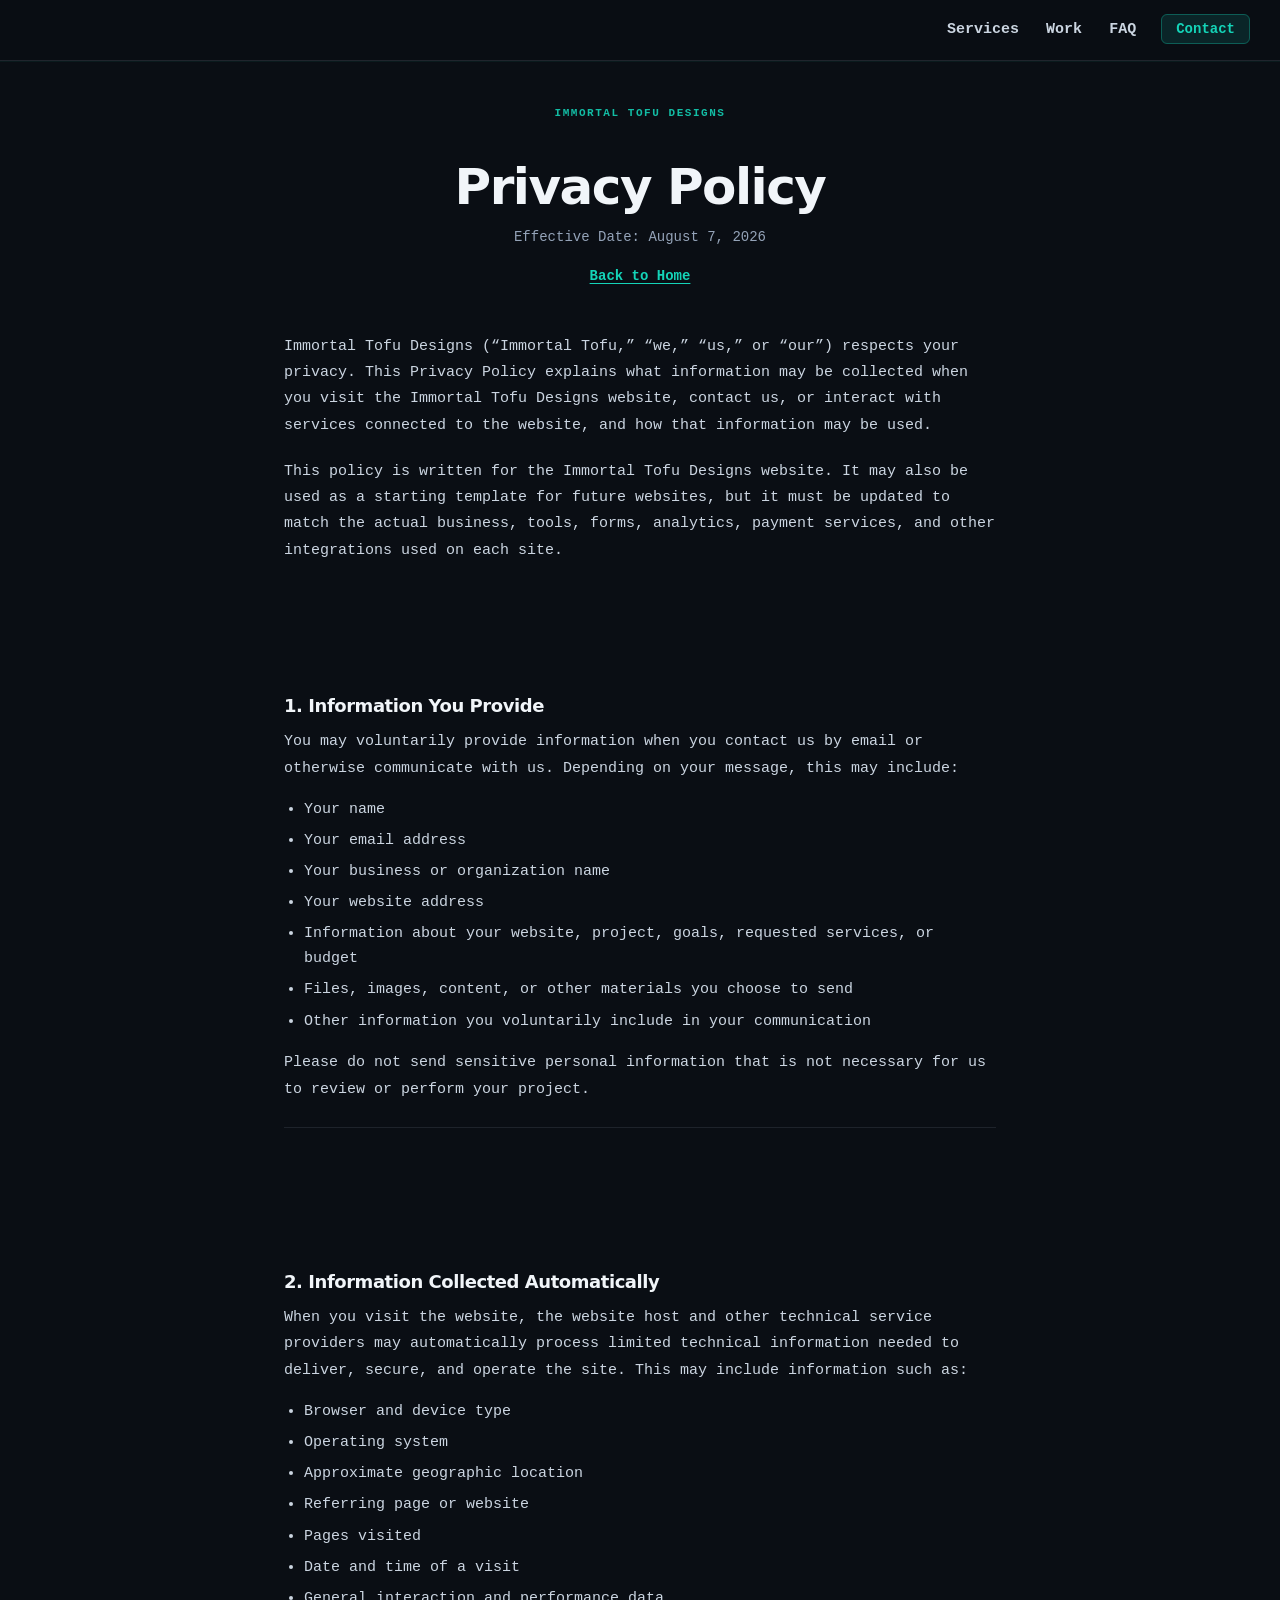
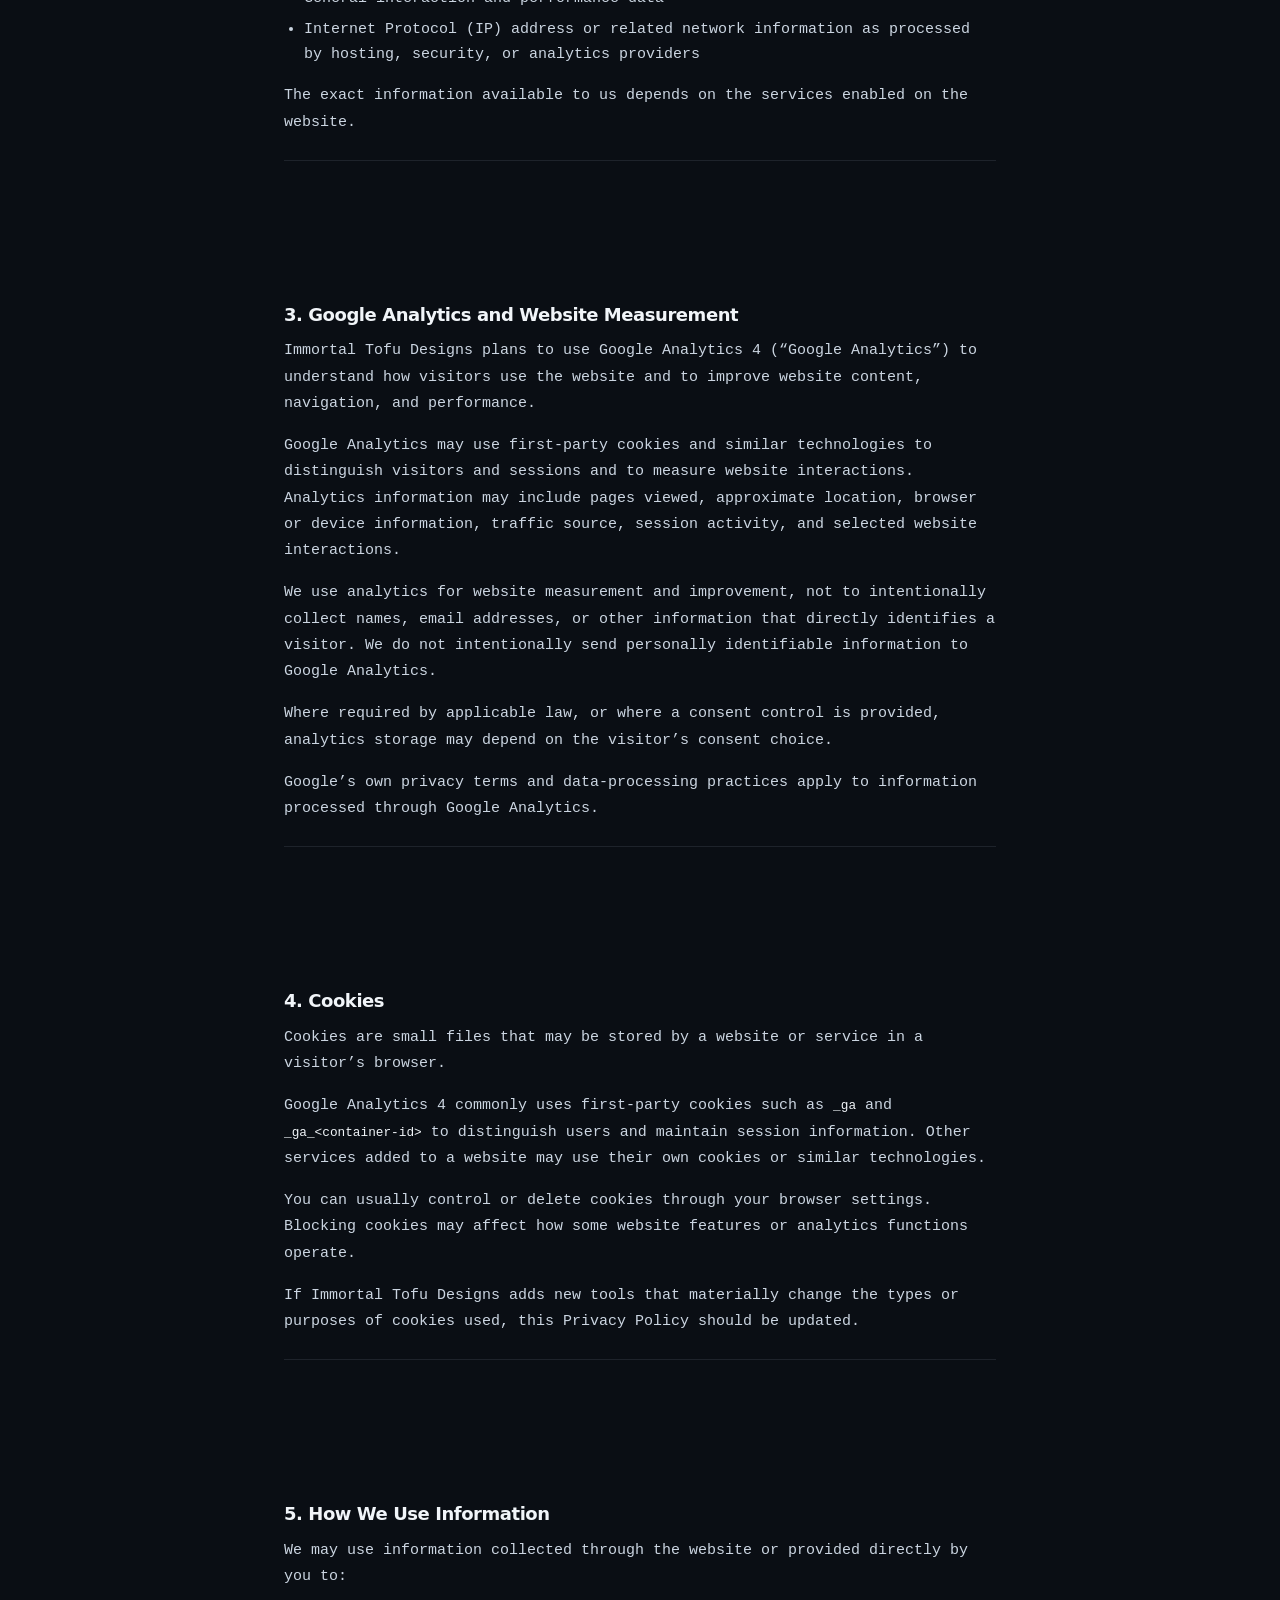
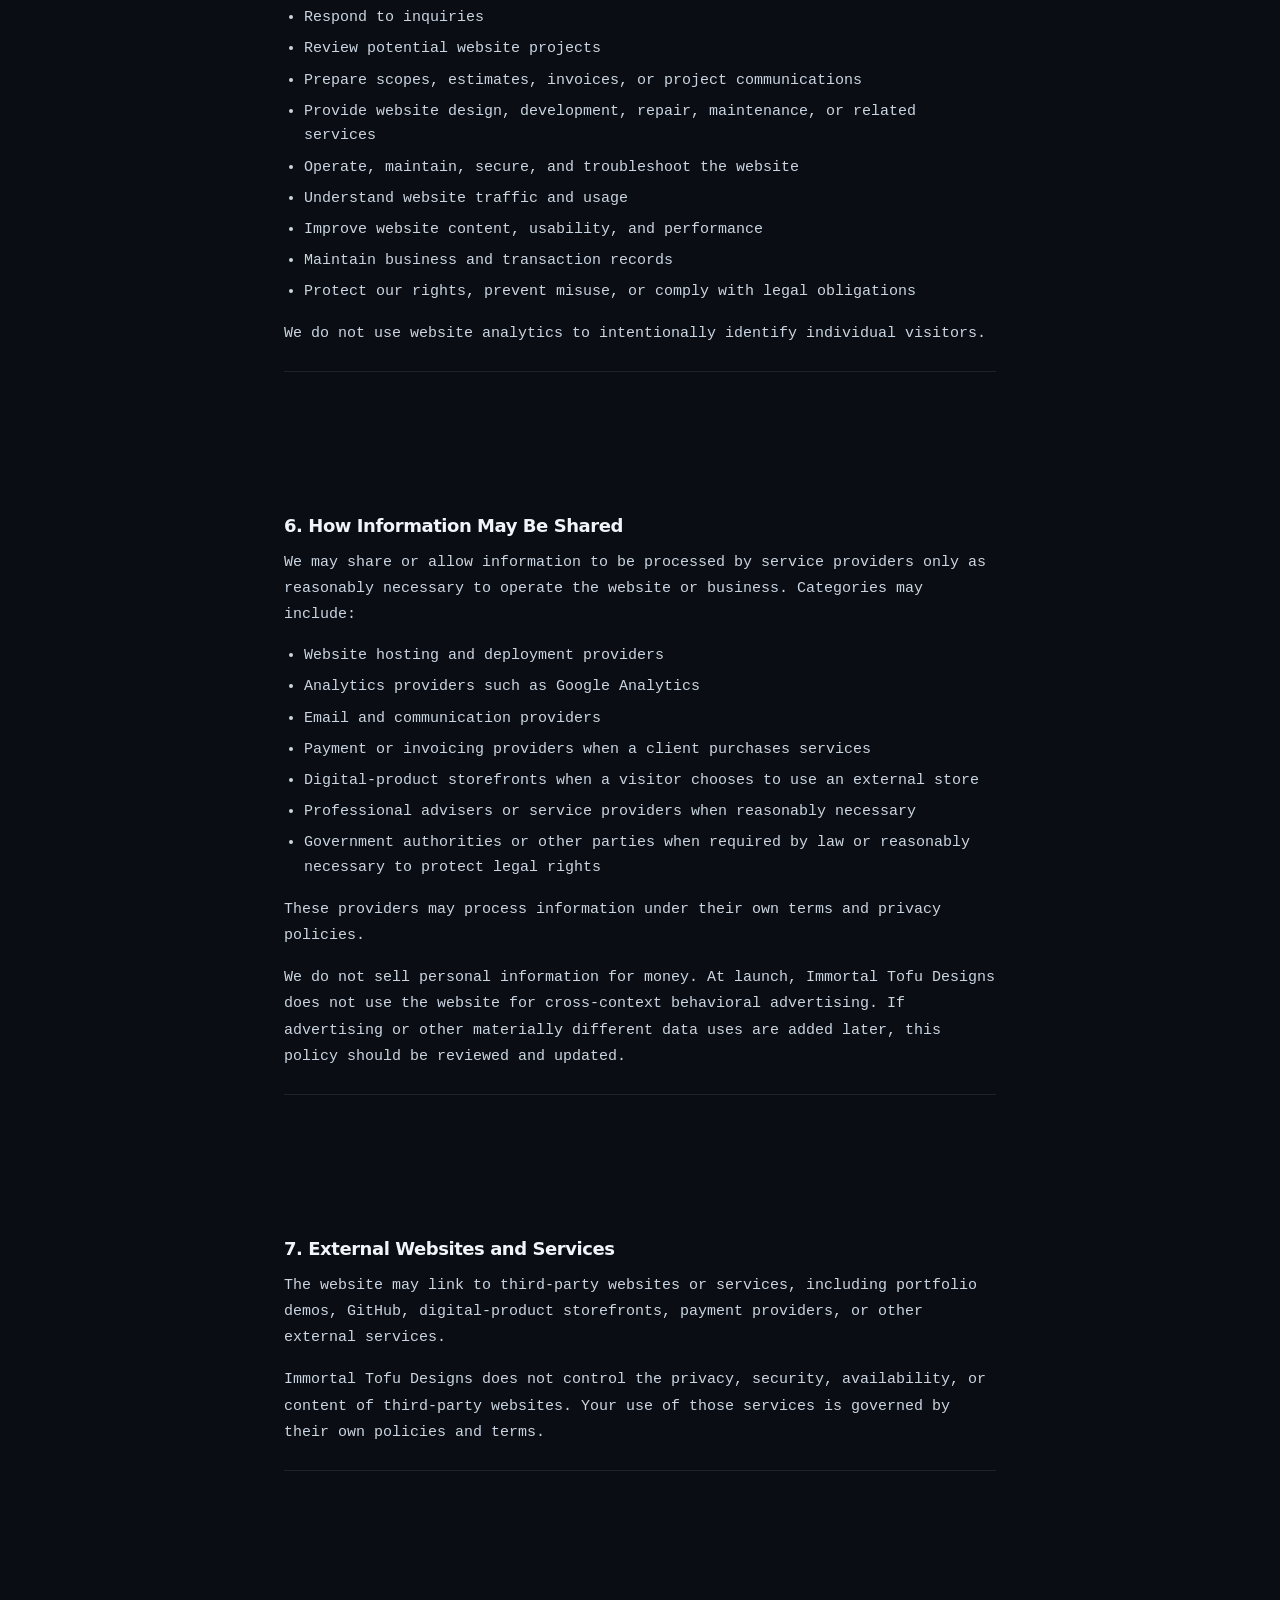
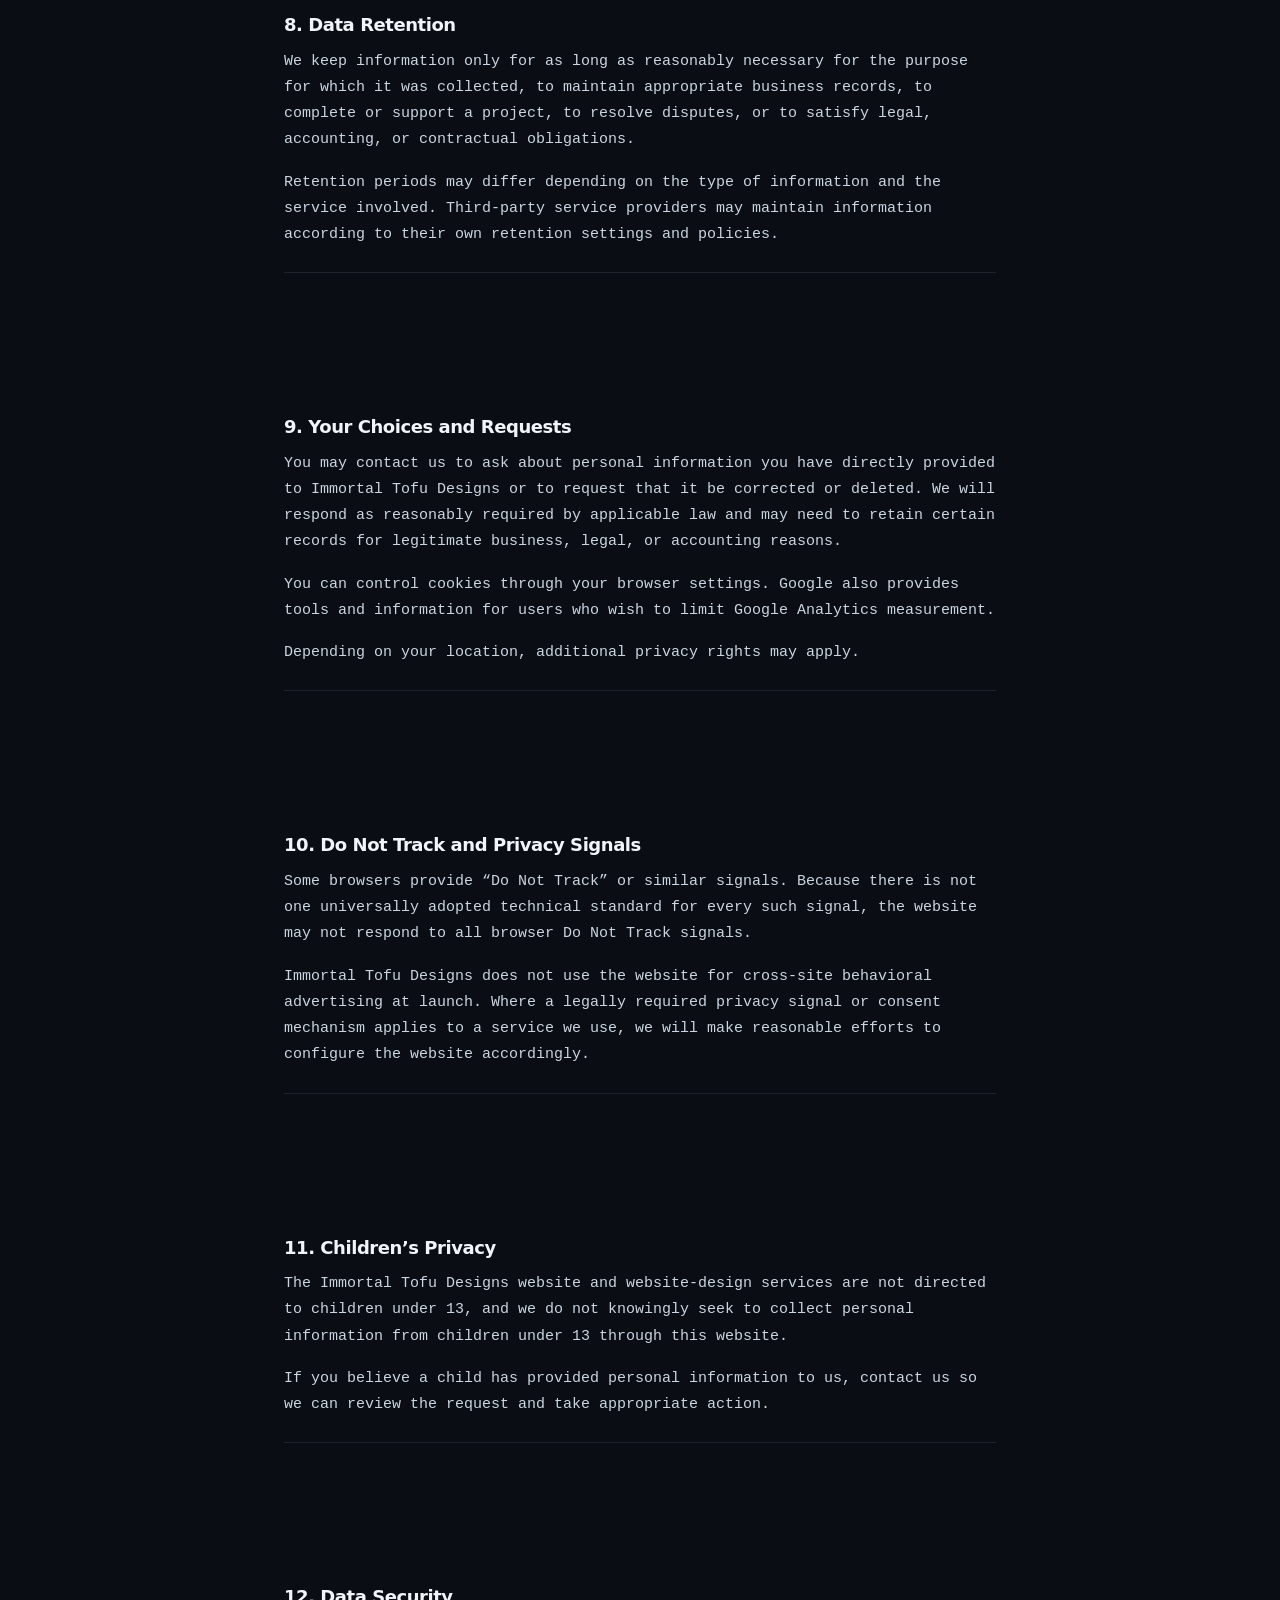
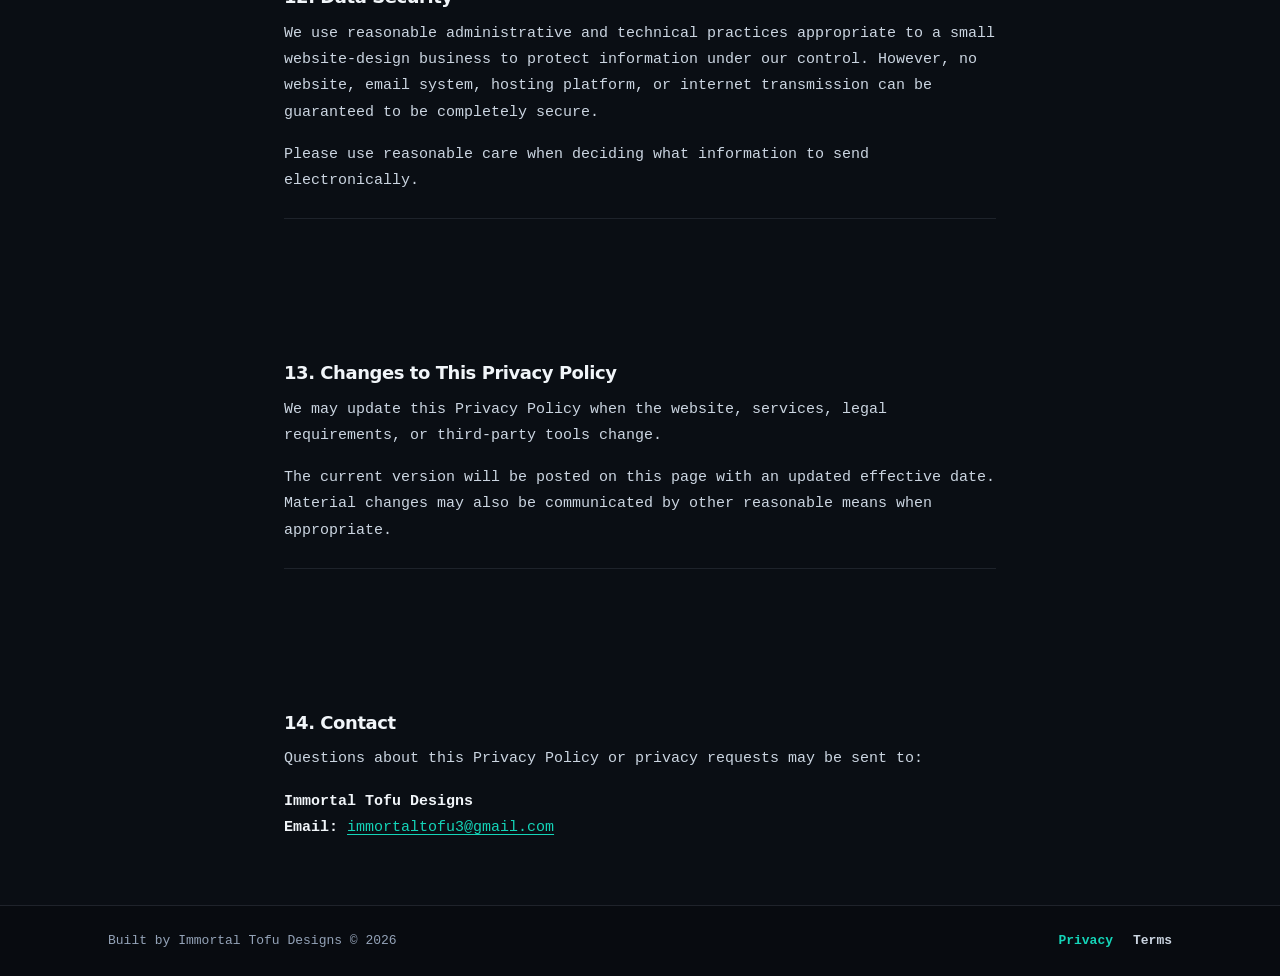
==== privacy.html @ d2a2f012 "Add legal pages and launch readiness updates" ====
<!doctype html>
<html lang="en">
  <head>
    <meta charset="UTF-8">
    <meta name="viewport" content="width=device-width, initial-scale=1.0">
    <link rel="stylesheet" href="./css/styles.css">
    <link rel="icon" type="image/png" href="./assets/immortalTofuLogo.png">
    <title>Privacy Policy | Immortal Tofu Designs</title>
    <meta
      name="description"
      content="Privacy Policy for the Immortal Tofu Designs website, including contact information, cookies, and planned Google Analytics use."
    >
    <link rel="canonical" href="https://immortaltofu-designs.netlify.app/privacy.html">
    <meta property="og:title" content="Privacy Policy | Immortal Tofu Designs">
    <meta
      property="og:description"
      content="Privacy Policy for the Immortal Tofu Designs website."
    >
    <meta property="og:type" content="website">
    <meta property="og:url" content="https://immortaltofu-designs.netlify.app/privacy.html">
    <meta property="og:site_name" content="Immortal Tofu Designs">
  </head>
  <body>
    <nav id="site-nav" aria-label="Primary navigation">
      <div class="nav-inner container">
        <a class="nav-logo" href="./index.html#top" aria-label="Immortal Tofu Designs — back to home">
          <img src="./assets/immortalTofuLogo.png" alt="">
        </a>
        <ul class="nav-list">
          <li><a href="./index.html#services">Services</a></li>
          <li><a href="./index.html#work">Work</a></li>
          <li><a href="./index.html#faq">FAQ</a></li>
          <li><a class="nav-cta" href="./index.html#contact">Contact</a></li>
        </ul>
      </div>
    </nav>

    <main class="legal-page">
      <header class="legal-hero container">
        <p class="section-kicker">Immortal Tofu Designs</p>
        <h1>Privacy Policy</h1>
        <p class="legal-effective">Effective Date: August 7, 2026</p>
        <a href="./index.html" class="legal-back-link">Back to Home</a>
      </header>

      <div class="legal-content container">
        <p class="legal-intro">
          Immortal Tofu Designs (&ldquo;Immortal Tofu,&rdquo; &ldquo;we,&rdquo; &ldquo;us,&rdquo; or
          &ldquo;our&rdquo;) respects your privacy. This Privacy Policy explains what information may
          be collected when you visit the Immortal Tofu Designs website, contact us, or interact with
          services connected to the website, and how that information may be used.
        </p>
        <p class="legal-intro">
          This policy is written for the Immortal Tofu Designs website. It may also be used as a
          starting template for future websites, but it must be updated to match the actual business,
          tools, forms, analytics, payment services, and other integrations used on each site.
        </p>

        <section class="legal-section" aria-labelledby="privacy-1">
          <h2 id="privacy-1">1. Information You Provide</h2>
          <p>
            You may voluntarily provide information when you contact us by email or otherwise
            communicate with us. Depending on your message, this may include:
          </p>
          <ul>
            <li>Your name</li>
            <li>Your email address</li>
            <li>Your business or organization name</li>
            <li>Your website address</li>
            <li>Information about your website, project, goals, requested services, or budget</li>
            <li>Files, images, content, or other materials you choose to send</li>
            <li>Other information you voluntarily include in your communication</li>
          </ul>
          <p>
            Please do not send sensitive personal information that is not necessary for us to review
            or perform your project.
          </p>
        </section>

        <section class="legal-section" aria-labelledby="privacy-2">
          <h2 id="privacy-2">2. Information Collected Automatically</h2>
          <p>
            When you visit the website, the website host and other technical service providers may
            automatically process limited technical information needed to deliver, secure, and operate
            the site. This may include information such as:
          </p>
          <ul>
            <li>Browser and device type</li>
            <li>Operating system</li>
            <li>Approximate geographic location</li>
            <li>Referring page or website</li>
            <li>Pages visited</li>
            <li>Date and time of a visit</li>
            <li>General interaction and performance data</li>
            <li>
              Internet Protocol (IP) address or related network information as processed by hosting,
              security, or analytics providers
            </li>
          </ul>
          <p>The exact information available to us depends on the services enabled on the website.</p>
        </section>

        <!-- TODO Phase 4: Verify Analytics section wording against actual GA4 implementation before public launch. -->
        <section class="legal-section" aria-labelledby="privacy-3">
          <h2 id="privacy-3">3. Google Analytics and Website Measurement</h2>
          <p>
            Immortal Tofu Designs plans to use Google Analytics 4 (&ldquo;Google Analytics&rdquo;) to
            understand how visitors use the website and to improve website content, navigation, and
            performance.
          </p>
          <p>
            Google Analytics may use first-party cookies and similar technologies to distinguish
            visitors and sessions and to measure website interactions. Analytics information may
            include pages viewed, approximate location, browser or device information, traffic source,
            session activity, and selected website interactions.
          </p>
          <p>
            We use analytics for website measurement and improvement, not to intentionally collect
            names, email addresses, or other information that directly identifies a visitor. We do not
            intentionally send personally identifiable information to Google Analytics.
          </p>
          <p>
            Where required by applicable law, or where a consent control is provided, analytics
            storage may depend on the visitor&rsquo;s consent choice.
          </p>
          <p>
            Google&rsquo;s own privacy terms and data-processing practices apply to information
            processed through Google Analytics.
          </p>
        </section>

        <section class="legal-section" aria-labelledby="privacy-4">
          <h2 id="privacy-4">4. Cookies</h2>
          <p>
            Cookies are small files that may be stored by a website or service in a visitor&rsquo;s
            browser.
          </p>
          <p>
            Google Analytics 4 commonly uses first-party cookies such as <code>_ga</code> and
            <code>_ga_&lt;container-id&gt;</code> to distinguish users and maintain session
            information. Other services added to a website may use their own cookies or similar
            technologies.
          </p>
          <p>
            You can usually control or delete cookies through your browser settings. Blocking cookies
            may affect how some website features or analytics functions operate.
          </p>
          <p>
            If Immortal Tofu Designs adds new tools that materially change the types or purposes of
            cookies used, this Privacy Policy should be updated.
          </p>
        </section>

        <section class="legal-section" aria-labelledby="privacy-5">
          <h2 id="privacy-5">5. How We Use Information</h2>
          <p>We may use information collected through the website or provided directly by you to:</p>
          <ul>
            <li>Respond to inquiries</li>
            <li>Review potential website projects</li>
            <li>Prepare scopes, estimates, invoices, or project communications</li>
            <li>Provide website design, development, repair, maintenance, or related services</li>
            <li>Operate, maintain, secure, and troubleshoot the website</li>
            <li>Understand website traffic and usage</li>
            <li>Improve website content, usability, and performance</li>
            <li>Maintain business and transaction records</li>
            <li>Protect our rights, prevent misuse, or comply with legal obligations</li>
          </ul>
          <p>We do not use website analytics to intentionally identify individual visitors.</p>
        </section>

        <section class="legal-section" aria-labelledby="privacy-6">
          <h2 id="privacy-6">6. How Information May Be Shared</h2>
          <p>
            We may share or allow information to be processed by service providers only as reasonably
            necessary to operate the website or business. Categories may include:
          </p>
          <ul>
            <li>Website hosting and deployment providers</li>
            <li>Analytics providers such as Google Analytics</li>
            <li>Email and communication providers</li>
            <li>Payment or invoicing providers when a client purchases services</li>
            <li>Digital-product storefronts when a visitor chooses to use an external store</li>
            <li>Professional advisers or service providers when reasonably necessary</li>
            <li>
              Government authorities or other parties when required by law or reasonably necessary to
              protect legal rights
            </li>
          </ul>
          <p>These providers may process information under their own terms and privacy policies.</p>
          <p>
            We do not sell personal information for money. At launch, Immortal Tofu Designs does not
            use the website for cross-context behavioral advertising. If advertising or other
            materially different data uses are added later, this policy should be reviewed and updated.
          </p>
        </section>

        <section class="legal-section" aria-labelledby="privacy-7">
          <h2 id="privacy-7">7. External Websites and Services</h2>
          <p>
            The website may link to third-party websites or services, including portfolio demos,
            GitHub, digital-product storefronts, payment providers, or other external services.
          </p>
          <p>
            Immortal Tofu Designs does not control the privacy, security, availability, or content of
            third-party websites. Your use of those services is governed by their own policies and
            terms.
          </p>
        </section>

        <section class="legal-section" aria-labelledby="privacy-8">
          <h2 id="privacy-8">8. Data Retention</h2>
          <p>
            We keep information only for as long as reasonably necessary for the purpose for which it
            was collected, to maintain appropriate business records, to complete or support a project,
            to resolve disputes, or to satisfy legal, accounting, or contractual obligations.
          </p>
          <p>
            Retention periods may differ depending on the type of information and the service involved.
            Third-party service providers may maintain information according to their own retention
            settings and policies.
          </p>
        </section>

        <section class="legal-section" aria-labelledby="privacy-9">
          <h2 id="privacy-9">9. Your Choices and Requests</h2>
          <p>
            You may contact us to ask about personal information you have directly provided to Immortal
            Tofu Designs or to request that it be corrected or deleted. We will respond as reasonably
            required by applicable law and may need to retain certain records for legitimate business,
            legal, or accounting reasons.
          </p>
          <p>
            You can control cookies through your browser settings. Google also provides tools and
            information for users who wish to limit Google Analytics measurement.
          </p>
          <p>Depending on your location, additional privacy rights may apply.</p>
        </section>

        <section class="legal-section" aria-labelledby="privacy-10">
          <h2 id="privacy-10">10. Do Not Track and Privacy Signals</h2>
          <p>
            Some browsers provide &ldquo;Do Not Track&rdquo; or similar signals. Because there is not
            one universally adopted technical standard for every such signal, the website may not
            respond to all browser Do Not Track signals.
          </p>
          <p>
            Immortal Tofu Designs does not use the website for cross-site behavioral advertising at
            launch. Where a legally required privacy signal or consent mechanism applies to a service
            we use, we will make reasonable efforts to configure the website accordingly.
          </p>
        </section>

        <section class="legal-section" aria-labelledby="privacy-11">
          <h2 id="privacy-11">11. Children&rsquo;s Privacy</h2>
          <p>
            The Immortal Tofu Designs website and website-design services are not directed to children
            under 13, and we do not knowingly seek to collect personal information from children under
            13 through this website.
          </p>
          <p>
            If you believe a child has provided personal information to us, contact us so we can
            review the request and take appropriate action.
          </p>
        </section>

        <section class="legal-section" aria-labelledby="privacy-12">
          <h2 id="privacy-12">12. Data Security</h2>
          <p>
            We use reasonable administrative and technical practices appropriate to a small
            website-design business to protect information under our control. However, no website,
            email system, hosting platform, or internet transmission can be guaranteed to be completely
            secure.
          </p>
          <p>Please use reasonable care when deciding what information to send electronically.</p>
        </section>

        <section class="legal-section" aria-labelledby="privacy-13">
          <h2 id="privacy-13">13. Changes to This Privacy Policy</h2>
          <p>
            We may update this Privacy Policy when the website, services, legal requirements, or
            third-party tools change.
          </p>
          <p>
            The current version will be posted on this page with an updated effective date. Material
            changes may also be communicated by other reasonable means when appropriate.
          </p>
        </section>

        <section class="legal-section" aria-labelledby="privacy-14">
          <h2 id="privacy-14">14. Contact</h2>
          <p>Questions about this Privacy Policy or privacy requests may be sent to:</p>
          <p>
            <strong>Immortal Tofu Designs</strong><br>
            <strong>Email:</strong>
            <a href="mailto:immortaltofu3@gmail.com">immortaltofu3@gmail.com</a>
          </p>
        </section>
      </div>
    </main>

    <footer id="footer">
      <div class="container footer-inner">
        <div class="footer-brand">
          <p>Built by Immortal Tofu Designs &copy; 2026</p>
          <img
            class="footer-logo"
            src="./assets/immortalTofuLogo.png"
            alt=""
          >
        </div>
        <nav class="footer-legal" aria-label="Legal">
          <ul class="footer-legal-links">
            <li><a href="./privacy.html" aria-current="page">Privacy</a></li>
            <li><a href="./terms.html">Terms</a></li>
          </ul>
        </nav>
      </div>
    </footer>
  </body>
</html>
---- css/styles.css ----
/* =========================
   1. VARIABLES
========================= */

:root {
  --bg-page: #0a0e14;
  --bg-section-alt: #0d1219;
  --bg-section-deep: #080b10;
  --bg-card: #111820;
  --bg-card-elevated: #161f2a;
  --bg-card-featured: #182230;
  --bg-nav: rgba(10, 14, 20, 0.94);

  --text-main: #f1f5f9;
  --text-body: #cbd5e1;
  --text-muted: #94a3b8;

  --accent: #14d4b8;
  --accent-hover: #2ee8cc;
  --accent-dim: rgba(20, 212, 184, 0.12);
  --accent-glow: rgba(20, 212, 184, 0.22);

  --border-soft: rgba(148, 163, 184, 0.16);
  --border-strong: rgba(20, 212, 184, 0.32);
  --border-card-strong: rgba(148, 163, 184, 0.32);
  --border-card-medium: rgba(148, 163, 184, 0.24);
  --border-card-subtle: rgba(148, 163, 184, 0.14);

  --shadow-subtle: 0 4px 20px rgba(0, 0, 0, 0.28);
  --shadow-elevated: 0 10px 36px rgba(0, 0, 0, 0.38);
  --shadow-card-rest:
    inset 0 1px 0 rgba(255, 255, 255, 0.045),
    0 4px 18px rgba(0, 0, 0, 0.26);
  --shadow-card-rest-featured:
    inset 0 1px 0 rgba(255, 255, 255, 0.055),
    0 6px 22px rgba(0, 0, 0, 0.32);
  --shadow-card-medium:
    inset 0 1px 0 rgba(255, 255, 255, 0.03),
    0 2px 12px rgba(0, 0, 0, 0.22);

  --font-sans:
    Inter,
    ui-sans-serif,
    system-ui,
    -apple-system,
    BlinkMacSystemFont,
    "Segoe UI",
    sans-serif;
  --font-mono: Monaco, Consolas, "Courier New", monospace;

  --container-max: 1120px;
  --nav-max: 1260px;
  --section-pad-y: clamp(4rem, 8vw, 6rem);
  --scroll-offset: 5.25rem;

  --radius-sm: 6px;
  --radius-md: 10px;
  --radius-lg: 14px;

  --transition-fast: 0.2s ease;
  --transition-mid: 0.35s ease;
}


/* =========================
   2. RESET AND BASE
========================= */

*,
*::before,
*::after {
  box-sizing: border-box;
}

html {
  scroll-behavior: smooth;
  scroll-padding-top: var(--scroll-offset);
}

body {
  margin: 0;
  min-height: 100vh;
  font-family: var(--font-mono);
  font-size: 0.9375rem;
  line-height: 1.65;
  background-color: var(--bg-page);
  color: var(--text-main);
  -webkit-font-smoothing: antialiased;
}

main {
  width: 100%;
  overflow-x: clip;
}

img {
  max-width: 100%;
  height: auto;
  display: block;
}

ul,
ol {
  margin: 0;
  padding: 0;
}

p {
  margin: 0 0 1rem;
}

p:last-child {
  margin-bottom: 0;
}


/* =========================
   3. TYPOGRAPHY
========================= */

h1,
h2,
h3,
h4 {
  font-family: var(--font-sans);
  font-weight: 700;
  line-height: 1.25;
  letter-spacing: -0.02em;
  color: var(--text-main);
}

h1 {
  font-size: clamp(1.875rem, 4.5vw, 3.125rem);
  font-weight: 800;
  letter-spacing: -0.03em;
}

h2 {
  font-size: clamp(1.625rem, 3.5vw, 2.375rem);
  letter-spacing: -0.025em;
}

h3 {
  font-size: clamp(1.125rem, 2vw, 1.375rem);
}

h4 {
  font-size: 1.0625rem;
}

strong {
  font-weight: 700;
  color: var(--text-main);
}


/* =========================
   4. SHARED LAYOUT UTILITIES
========================= */

.visually-hidden {
  position: absolute;
  width: 1px;
  height: 1px;
  padding: 0;
  margin: -1px;
  overflow: hidden;
  clip: rect(0, 0, 0, 0);
  white-space: nowrap;
  border: 0;
}

.container {
  width: 100%;
  max-width: var(--container-max);
  margin-inline: auto;
  padding-inline: clamp(1rem, 3vw, 1.75rem);
}

section {
  padding-block: var(--section-pad-y);
}

.section-header {
  text-align: center;
  margin-bottom: clamp(2rem, 4vw, 3rem);
}

.section-kicker {
  font-family: var(--font-mono);
  font-size: 0.6875rem;
  font-weight: 600;
  letter-spacing: 0.14em;
  text-transform: uppercase;
  color: var(--accent);
  opacity: 0.88;
  margin: 0 0 0.75rem;
}

.section-header h2 {
  margin-bottom: 0.875rem;
}

.section-intro {
  max-width: 40rem;
  margin-inline: auto;
  color: var(--text-body);
  line-height: 1.7;
  font-size: 0.9375rem;
}

#hero,
#services,
#work,
#process,
#faq,
#contact {
  scroll-margin-top: var(--scroll-offset);
}


/* =========================
   5. NAVIGATION
========================= */

#site-nav {
  position: fixed;
  inset: 0 0 auto 0;
  z-index: 1000;
  background: var(--bg-nav);
  backdrop-filter: blur(10px);
  border-bottom: 1px solid var(--border-soft);
  box-shadow: 0 1px 0 rgba(20, 212, 184, 0.06);
}

.nav-inner {
  display: flex;
  align-items: center;
  justify-content: space-between;
  gap: 0.625rem;
  min-height: 3.75rem;
  padding-block: 0.625rem;
}

#site-nav .nav-inner.container {
  max-width: var(--nav-max);
  padding-inline: clamp(0.875rem, 2.2vw, 1.25rem);
}

.nav-logo {
  flex-shrink: 0;
  display: flex;
  align-items: center;
  border-radius: var(--radius-sm);
}

.nav-logo img {
  height: clamp(1.625rem, 3.8vw, 2.5rem);
  width: auto;
}

.nav-list {
  display: flex;
  list-style: none;
  flex: 1;
  justify-content: flex-end;
  align-items: center;
  gap: clamp(0.375rem, 1.8vw, 1.75rem);
  min-width: 0;
}

.nav-list a {
  color: var(--text-body);
  font-size: clamp(0.75rem, 2.2vw, 0.9375rem);
  font-weight: 600;
  white-space: nowrap;
  padding: 0.25rem 0.125rem;
  transition: color var(--transition-fast);
}

.nav-cta {
  border: 1px solid var(--border-strong);
  background: var(--accent-dim);
  color: var(--accent) !important;
  padding: 0.375rem clamp(0.5rem, 2vw, 0.875rem) !important;
  border-radius: var(--radius-sm);
  font-size: clamp(0.7rem, 2vw, 0.875rem) !important;
  transition:
    background-color var(--transition-fast),
    border-color var(--transition-fast),
    color var(--transition-fast);
}


/* =========================
   6. BUTTONS AND LINKS
========================= */

a {
  color: inherit;
  text-decoration: none;
}

.btn {
  display: inline-flex;
  align-items: center;
  justify-content: center;
  gap: 0.375rem;
  padding: 0.8125rem 1.375rem;
  border-radius: var(--radius-sm);
  font-family: var(--font-sans);
  font-weight: 600;
  font-size: 0.875rem;
  line-height: 1.3;
  text-align: center;
  border: 1px solid transparent;
  cursor: pointer;
  transition:
    background-color var(--transition-fast),
    border-color var(--transition-fast),
    color var(--transition-fast),
    transform var(--transition-fast),
    box-shadow var(--transition-fast);
}

.btn-primary {
  background-color: var(--accent);
  color: #071018;
  border-color: var(--accent);
  box-shadow: 0 1px 2px rgba(0, 0, 0, 0.2);
}

.btn-secondary {
  background-color: rgba(20, 212, 184, 0.1);
  color: var(--text-main);
  border-color: rgba(20, 212, 184, 0.48);
  box-shadow:
    inset 0 1px 0 rgba(20, 212, 184, 0.1),
    0 1px 3px rgba(0, 0, 0, 0.22);
}

.package-cta {
  width: 100%;
  margin-top: auto;
}


/* =========================
   7. HERO
========================= */

#hero {
  position: relative;
  text-align: center;
  background-color: var(--bg-section-deep);
  border-bottom: 1px solid var(--border-soft);
  overflow: hidden;
}

#hero::before {
  content: "";
  position: absolute;
  top: -20%;
  left: 50%;
  transform: translateX(-50%);
  width: min(720px, 90vw);
  height: min(480px, 60vh);
  background: radial-gradient(
    ellipse at center,
    rgba(20, 212, 184, 0.09) 0%,
    rgba(20, 212, 184, 0.03) 40%,
    transparent 70%
  );
  pointer-events: none;
}

#hero .container {
  position: relative;
  padding-top: clamp(5.5rem, 12vw, 7.5rem);
  padding-bottom: clamp(3.5rem, 8vw, 5.5rem);
}

.hero-mark {
  display: block;
  width: clamp(5.625rem, 16vw, 7.5rem);
  height: auto;
  margin-inline: auto;
  margin-bottom: 1.25rem;
  filter: drop-shadow(0 0 14px rgba(20, 212, 184, 0.22));
  animation: softFloat 5.5s ease-in-out infinite;
}

.hero-eyebrow {
  color: var(--accent);
  font-size: 0.75rem;
  letter-spacing: 0.14em;
  margin-bottom: 1rem;
}

.hero-intro {
  max-width: 38rem;
  margin-inline: auto;
  margin-bottom: 2rem;
  color: var(--text-body);
  line-height: 1.75;
}

.hero-actions {
  display: flex;
  flex-wrap: wrap;
  justify-content: center;
  gap: 0.875rem;
  margin-bottom: 1.5rem;
}

.hero-trust {
  color: var(--text-muted);
  font-size: 0.8125rem;
  letter-spacing: 0.02em;
}


/* =========================
   8. VALUE STRIP
========================= */

#value-strip {
  background-color: var(--bg-section-alt);
  border-bottom: 1px solid var(--border-soft);
  padding-block: 1.375rem;
}

.value-list {
  display: flex;
  flex-wrap: wrap;
  justify-content: center;
  align-items: center;
  gap: 0.5rem 0;
  list-style: none;
}

.value-item {
  display: inline-flex;
  align-items: center;
  color: var(--text-body);
  font-size: 0.8125rem;
  letter-spacing: 0.01em;
}

.value-item:not(:last-child)::after {
  content: "";
  display: inline-block;
  width: 4px;
  height: 4px;
  margin-inline: clamp(0.625rem, 2vw, 1.125rem);
  border-radius: 50%;
  background-color: var(--accent);
  opacity: 0.75;
  flex-shrink: 0;
}


/* =========================
   9. SERVICES AND PRICING
========================= */

#services {
  background-color: var(--bg-section-alt);
  border-bottom: 1px solid var(--border-soft);
}

.package-grid {
  display: grid;
  grid-template-columns: repeat(3, 1fr);
  gap: 1.25rem;
  margin-bottom: 1.75rem;
  align-items: stretch;
}

.package-card {
  position: relative;
  overflow: hidden;
  display: flex;
  flex-direction: column;
  background: var(--bg-card-elevated);
  border: 1px solid var(--border-card-strong);
  border-radius: var(--radius-md);
  padding: 1.5rem;
  box-shadow: var(--shadow-card-rest);
  transition:
    transform var(--transition-mid),
    border-color var(--transition-mid),
    box-shadow var(--transition-mid);
}

.package-card::before {
  content: "";
  position: absolute;
  inset: 0 auto 0 -120%;
  width: 70%;
  background: linear-gradient(
    120deg,
    transparent,
    rgba(20, 212, 184, 0.07),
    transparent
  );
  pointer-events: none;
  transition: left 0.5s ease;
}

.package-card > * {
  position: relative;
  z-index: 1;
}

.package-card--featured {
  background: var(--bg-card-featured);
  border-color: rgba(148, 163, 184, 0.38);
  box-shadow: var(--shadow-card-rest-featured);
}

.package-badge {
  display: inline-block;
  margin-bottom: 0.875rem;
  padding: 0.2rem 0.625rem;
  border: 1px solid var(--border-strong);
  border-radius: 999px;
  background: var(--accent-dim);
  color: var(--accent);
  font-size: 0.6875rem;
  font-weight: 700;
  letter-spacing: 0.06em;
  text-transform: uppercase;
}

.package-header h3 {
  margin-bottom: 0.375rem;
}

.package-price {
  margin-bottom: 0.125rem;
}

.price-amount {
  font-family: var(--font-mono);
  font-size: clamp(1.375rem, 3vw, 1.625rem);
  font-weight: 700;
  color: var(--accent);
  letter-spacing: -0.02em;
  line-height: 1.2;
}

.price-note {
  margin-bottom: 0.875rem;
  font-size: 0.8125rem;
  color: var(--text-muted);
}

.package-desc {
  font-size: 0.875rem;
  line-height: 1.6;
  color: var(--text-body);
  margin-bottom: 0.75rem;
}

.package-features,
.care-features {
  list-style: none;
  margin-bottom: 1rem;
  flex: 1;
}

.feature-row {
  display: flex;
  align-items: flex-start;
  gap: 0.5rem;
  font-size: 0.8125rem;
  line-height: 1.55;
  margin-bottom: 0.4rem;
}

.feature-row--included {
  color: var(--text-body);
}

.feature-row--excluded {
  color: var(--text-muted);
}

.feature-status {
  flex-shrink: 0;
  width: 1.125rem;
  text-align: center;
  font-weight: 700;
}

.feature-row--included .feature-status {
  color: var(--accent);
}

.feature-row--excluded .feature-status {
  color: var(--text-muted);
  opacity: 0.85;
}

.feature-row--emphasis {
  font-weight: 600;
  color: var(--text-main);
}

.feature-row--emphasis .feature-status {
  color: var(--accent);
}

.package-note {
  font-size: 0.75rem;
  color: var(--text-muted);
  margin-bottom: 1rem;
  line-height: 1.5;
}

.pricing-note {
  max-width: 40rem;
  margin-inline: auto;
  margin-bottom: 2rem;
  font-size: 0.8125rem;
  line-height: 1.65;
  color: var(--text-muted);
  text-align: center;
}

.services-value-statement {
  max-width: 40rem;
  margin-inline: auto;
  margin-bottom: 2.5rem;
  padding: 1rem 1.25rem;
  border: 1px solid var(--border-card-subtle);
  border-left: 3px solid rgba(20, 212, 184, 0.45);
  border-radius: var(--radius-sm);
  background: rgba(10, 14, 20, 0.45);
  font-size: 0.875rem;
  line-height: 1.65;
  color: var(--text-body);
}

.services-value-statement strong {
  font-family: var(--font-sans);
  color: var(--text-main);
}

.fix-callout {
  margin-bottom: 3rem;
  padding: clamp(1.25rem, 3vw, 1.75rem);
  border: 1px solid var(--border-card-medium);
  border-radius: var(--radius-md);
  background: rgba(17, 24, 32, 0.82);
  box-shadow: var(--shadow-card-medium);
  transition:
    border-color var(--transition-mid),
    box-shadow var(--transition-mid);
}

.fix-callout-inner {
  display: grid;
  grid-template-columns: 1fr minmax(200px, 260px);
  gap: 1.5rem 2rem;
  align-items: start;
}

.fix-callout-content h3 {
  margin-bottom: 0.75rem;
}

.fix-callout-content p {
  color: var(--text-body);
  font-size: 0.875rem;
  line-height: 1.65;
}

.fix-callout-action {
  display: flex;
  flex-direction: column;
  gap: 1rem;
  align-items: flex-start;
}

.fix-price {
  font-family: var(--font-mono);
  font-size: 1rem;
  color: var(--text-main);
}

.fix-price strong {
  font-size: 1.375rem;
  color: var(--accent);
}

.care-plans {
  margin-top: 3rem;
  padding-top: 2.5rem;
  border-top: 1px solid var(--border-soft);
  text-align: center;
}

.care-plans-heading {
  margin-bottom: 0.75rem;
}

.care-plans-intro {
  max-width: 40rem;
  margin-inline: auto;
  margin-bottom: 1.75rem;
  color: var(--text-body);
  font-size: 0.875rem;
  line-height: 1.65;
}

.care-grid {
  display: grid;
  grid-template-columns: repeat(2, 1fr);
  gap: 1.25rem;
  margin-bottom: 1.25rem;
  text-align: left;
}

.care-card {
  background: rgba(19, 27, 36, 0.88);
  border: 1px solid var(--border-card-medium);
  border-radius: var(--radius-md);
  padding: 1.375rem;
  box-shadow: var(--shadow-card-medium);
  transition:
    transform var(--transition-mid),
    border-color var(--transition-mid),
    box-shadow var(--transition-mid);
}

.care-header h4 {
  margin-bottom: 0.25rem;
}

.care-price {
  margin-bottom: 0.75rem;
}

.care-desc {
  font-size: 0.875rem;
  line-height: 1.6;
  color: var(--text-body);
  margin-bottom: 0.875rem;
}

.care-note {
  max-width: 40rem;
  margin-inline: auto;
  font-size: 0.8125rem;
  line-height: 1.65;
  color: var(--text-muted);
}

.shared-foundation {
  margin-top: 3rem;
  padding: clamp(1.5rem, 3vw, 2rem);
  border: 1px solid var(--border-card-subtle);
  border-radius: var(--radius-md);
  background: rgba(10, 14, 20, 0.42);
  text-align: center;
}

.shared-foundation h3 {
  margin-bottom: 0.625rem;
}

.foundation-intro {
  max-width: 38rem;
  margin-inline: auto;
  margin-bottom: 1.25rem;
  color: var(--text-body);
  font-size: 0.875rem;
  line-height: 1.65;
}

.foundation-list {
  display: grid;
  grid-template-columns: repeat(2, 1fr);
  gap: 0.5rem 1.5rem;
  max-width: 44rem;
  margin-inline: auto;
  margin-bottom: 1rem;
  list-style: none;
  text-align: left;
}

.foundation-list li {
  position: relative;
  padding-left: 1.125rem;
  font-size: 0.8125rem;
  line-height: 1.55;
  color: var(--text-body);
}

.foundation-list li::before {
  content: "✓";
  position: absolute;
  left: 0;
  color: var(--accent);
  font-size: 0.75rem;
  font-weight: 700;
}

.foundation-note {
  max-width: 38rem;
  margin-inline: auto;
  font-size: 0.8125rem;
  line-height: 1.6;
  color: var(--text-muted);
}


/* =========================
   10. FEATURED WORK
========================= */

#work {
  background-color: var(--bg-page);
  border-bottom: 1px solid var(--border-soft);
}

.project-grid {
  display: grid;
  grid-template-columns: repeat(2, 1fr);
  gap: 1.25rem;
}

.project-card {
  display: flex;
  flex-direction: column;
  background: var(--bg-card-elevated);
  border: 1px solid var(--border-card-strong);
  border-radius: var(--radius-md);
  padding: 1.5rem;
  box-shadow: var(--shadow-card-rest);
  transition:
    transform var(--transition-mid),
    border-color var(--transition-mid),
    box-shadow var(--transition-mid);
}

.project-card h3 {
  margin-bottom: 0.625rem;
}

.project-card p {
  flex: 1;
  font-size: 0.875rem;
  line-height: 1.65;
  color: var(--text-body);
  margin-bottom: 1rem;
}

.project-tags {
  display: flex;
  flex-wrap: wrap;
  gap: 0.375rem;
  list-style: none;
  margin-bottom: 1.125rem;
}

.project-tags li {
  padding: 0.2rem 0.5rem;
  border: 1px solid var(--border-soft);
  border-radius: var(--radius-sm);
  background: rgba(20, 212, 184, 0.04);
  color: var(--text-muted);
  font-size: 0.6875rem;
  letter-spacing: 0.02em;
}

.project-actions {
  display: flex;
  flex-wrap: wrap;
  gap: 0.75rem 1.25rem;
  margin-top: auto;
}

.project-actions a {
  font-family: var(--font-sans);
  font-size: 0.8125rem;
  font-weight: 600;
  color: var(--accent);
  text-decoration: underline;
  text-underline-offset: 3px;
  padding: 0.25rem 0;
  transition: color var(--transition-fast);
}


/* =========================
   11. HOW IT WORKS
========================= */

#process {
  background-color: var(--bg-section-alt);
  border-bottom: 1px solid var(--border-soft);
}

.process-steps {
  display: grid;
  grid-template-columns: repeat(2, 1fr);
  gap: 1rem;
  list-style: none;
  counter-reset: process;
}

.process-step {
  position: relative;
  padding: 1.25rem 1.25rem 1.25rem 1.375rem;
  border: 1px solid var(--border-card-subtle);
  border-radius: var(--radius-md);
  background: rgba(12, 17, 24, 0.55);
  counter-increment: process;
}

.process-step::before {
  content: counter(process, decimal-leading-zero);
  display: block;
  margin-bottom: 0.625rem;
  font-family: var(--font-mono);
  font-size: 1.5rem;
  font-weight: 700;
  line-height: 1;
  color: var(--accent);
  opacity: 0.9;
}

.process-step h3 {
  margin-bottom: 0.5rem;
  font-size: 1rem;
}

.process-step p {
  font-size: 0.8125rem;
  line-height: 1.65;
  color: var(--text-body);
}


/* =========================
   12. FAQ
========================= */

#faq {
  background-color: var(--bg-page);
  border-bottom: 1px solid var(--border-soft);
}

.faq-list {
  max-width: 44rem;
  margin-inline: auto;
}

.faq-list details {
  margin-bottom: 0.75rem;
  border: 1px solid var(--border-card-medium);
  border-radius: var(--radius-md);
  background: rgba(19, 27, 36, 0.88);
  box-shadow: var(--shadow-card-medium);
  overflow: hidden;
  transition:
    border-color var(--transition-fast),
    box-shadow var(--transition-fast);
}

.faq-list details[open] {
  border-color: var(--border-strong);
  box-shadow:
    inset 0 1px 0 rgba(20, 212, 184, 0.04),
    0 4px 16px rgba(20, 212, 184, 0.1);
}

.faq-list summary {
  position: relative;
  padding: 1rem 2.75rem 1rem 1.125rem;
  font-family: var(--font-sans);
  font-size: 0.9375rem;
  font-weight: 600;
  line-height: 1.45;
  color: var(--text-main);
  cursor: pointer;
  list-style: none;
}

.faq-list summary::-webkit-details-marker {
  display: none;
}

.faq-list summary::after {
  content: "+";
  position: absolute;
  top: 50%;
  right: 1rem;
  transform: translateY(-50%);
  font-family: var(--font-mono);
  font-size: 1.125rem;
  font-weight: 400;
  color: var(--accent);
  line-height: 1;
}

.faq-list details[open] summary::after {
  content: "−";
}

.faq-list details > p {
  padding: 0 1.125rem 1rem;
  font-size: 0.875rem;
  line-height: 1.7;
  color: var(--text-body);
}

.faq-list details > p + p {
  padding-top: 0;
}


/* =========================
   13. CONTACT
========================= */

#contact {
  position: relative;
  background-color: var(--bg-section-deep);
  border-bottom: 1px solid var(--border-soft);
  overflow: hidden;
}

#contact::before {
  content: "";
  position: absolute;
  bottom: -30%;
  left: 50%;
  transform: translateX(-50%);
  width: min(600px, 85vw);
  height: min(360px, 50vh);
  background: radial-gradient(
    ellipse at center,
    rgba(20, 212, 184, 0.08) 0%,
    transparent 68%
  );
  pointer-events: none;
}

#contact .container {
  position: relative;
  text-align: center;
}

#contact h2 {
  position: relative;
  display: inline-block;
}

#contact .section-header {
  margin-bottom: 1.25rem;
}

#contact .section-header h2 {
  margin-bottom: 0;
}

#contact h2::after {
  content: "";
  position: absolute;
  left: 50%;
  bottom: -0.625rem;
  width: 55%;
  height: 2px;
  transform: translateX(-50%);
  background: var(--accent);
  border-radius: 999px;
  opacity: 0.55;
  animation: contactGlow 3.2s ease-in-out infinite;
}

#contact .container > p:not(.contact-note) {
  max-width: 38rem;
  margin-inline: auto;
  margin-bottom: 1.5rem;
  color: var(--text-body);
  line-height: 1.75;
}

.contact-email-cta {
  margin-bottom: 0.875rem;
}

.contact-note {
  max-width: 32rem;
  margin-inline: auto !important;
  margin-bottom: 1.75rem !important;
  font-size: 0.8125rem;
  color: var(--text-muted);
}

.contact-list {
  display: flex;
  flex-wrap: wrap;
  justify-content: center;
  gap: 1.25rem 2rem;
  list-style: none;
}

.contact-list li {
  display: inline-flex;
  align-items: center;
  gap: 0.5rem;
}

.contact-list .icon {
  color: var(--accent);
  font-size: 1rem;
}

.contact-list a {
  font-size: 0.875rem;
  font-weight: 600;
  color: var(--text-body);
  transition: color var(--transition-fast);
}


/* =========================
   14. FOOTER
========================= */

#footer {
  padding-block: 1.25rem;
  background-color: var(--bg-section-deep);
  border-top: 1px solid var(--border-soft);
}

.footer-inner {
  display: flex;
  flex-wrap: wrap;
  justify-content: space-between;
  align-items: center;
  gap: 1rem;
}

.footer-brand {
  display: flex;
  align-items: center;
  gap: 0.75rem;
}

#footer p {
  margin: 0;
  font-size: 0.8125rem;
  color: var(--text-muted);
}

.footer-logo {
  height: 1.875rem;
  width: auto;
  opacity: 0.9;
}

.footer-legal-links {
  display: flex;
  flex-wrap: wrap;
  gap: 1rem 1.25rem;
  list-style: none;
  margin: 0;
  padding: 0;
}

.footer-legal-links a {
  font-size: 0.8125rem;
  font-weight: 600;
  color: var(--text-body);
  transition: color var(--transition-fast);
}

.footer-legal-links a[aria-current="page"] {
  color: var(--accent);
}


/* =========================
   15. LEGAL PAGES
========================= */

.legal-page {
  padding-top: clamp(5rem, 10vw, 6.5rem);
  padding-bottom: clamp(3rem, 6vw, 4rem);
  background-color: var(--bg-page);
}

.legal-hero {
  text-align: center;
  margin-bottom: clamp(2rem, 4vw, 2.75rem);
}

.legal-hero h1 {
  margin-bottom: 0.5rem;
}

.legal-effective {
  margin-bottom: 1rem;
  font-size: 0.875rem;
  color: var(--text-muted);
}

.legal-back-link {
  display: inline-block;
  font-size: 0.875rem;
  font-weight: 600;
  color: var(--accent);
  text-decoration: underline;
  text-underline-offset: 3px;
}

.legal-content {
  max-width: 48rem;
}

.legal-intro {
  margin-bottom: 1.25rem;
  color: var(--text-body);
  line-height: 1.75;
  font-size: 0.9375rem;
}

.legal-section {
  margin-bottom: 2rem;
  padding-bottom: 1.5rem;
  border-bottom: 1px solid var(--border-card-subtle);
}

.legal-section:last-child {
  margin-bottom: 0;
  padding-bottom: 0;
  border-bottom: none;
}

.legal-section h2 {
  margin-bottom: 0.75rem;
  font-size: 1.125rem;
}

.legal-section p {
  color: var(--text-body);
  line-height: 1.75;
  font-size: 0.9375rem;
}

.legal-section ul {
  margin: 0.75rem 0 1rem;
  padding-left: 1.25rem;
}

.legal-section li {
  margin-bottom: 0.4rem;
  color: var(--text-body);
  line-height: 1.65;
  font-size: 0.9375rem;
}

.legal-section code {
  font-family: var(--font-mono);
  font-size: 0.85em;
  color: var(--text-main);
}

.legal-section a {
  color: var(--accent);
  text-decoration: underline;
  text-underline-offset: 3px;
}


/* =========================
   ANIMATIONS (KEYFRAMES)
========================= */

@keyframes contactGlow {
  0%,
  100% {
    opacity: 0.35;
    transform: translateX(-50%) scaleX(0.8);
  }

  50% {
    opacity: 0.7;
    transform: translateX(-50%) scaleX(1);
  }
}

@keyframes softFloat {
  0%,
  100% {
    transform: translateY(0);
  }

  50% {
    transform: translateY(-5px);
  }
}


/* =========================
   16. HOVER-CAPABLE DEVICE EFFECTS
========================= */

a:focus-visible,
.btn:focus-visible,
.nav-logo:focus-visible,
.nav-list a:focus-visible,
.project-actions a:focus-visible,
.faq-list summary:focus-visible,
.legal-back-link:focus-visible,
.footer-legal-links a:focus-visible,
.legal-section a:focus-visible {
  outline: 3px solid var(--accent);
  outline-offset: 3px;
}

@media (hover: hover) and (pointer: fine) {
  .nav-list a:not(.nav-cta):hover {
    color: var(--accent);
  }

  .nav-cta:hover {
    background: rgba(20, 212, 184, 0.2);
    border-color: var(--accent);
    color: var(--accent-hover) !important;
  }

  .btn-primary:hover {
    background-color: var(--accent-hover);
    border-color: var(--accent-hover);
    color: #051018;
    transform: translateY(-2px);
    box-shadow: 0 5px 18px rgba(20, 212, 184, 0.32);
  }

  .btn-secondary:hover {
    background-color: var(--accent);
    border-color: var(--accent);
    color: #071018;
    transform: translateY(-2px);
    box-shadow: 0 4px 14px rgba(20, 212, 184, 0.24);
  }

  .package-card:hover,
  .package-card--featured:hover {
    transform: translateY(-3px);
    border-color: var(--border-strong);
    box-shadow:
      inset 0 1px 0 rgba(20, 212, 184, 0.06),
      var(--shadow-elevated);
  }

  .package-card:hover::before {
    left: 120%;
  }

  .care-card:hover,
  .project-card:hover {
    transform: translateY(-3px);
    border-color: rgba(20, 212, 184, 0.35);
    box-shadow: var(--shadow-elevated);
  }

  .fix-callout:hover {
    border-color: rgba(20, 212, 184, 0.28);
  }

  .project-actions a:hover {
    color: var(--accent-hover);
  }

  .faq-list details:hover {
    border-color: rgba(20, 212, 184, 0.32);
  }

  .contact-list a:hover {
    color: var(--accent);
  }

  .footer-legal-links a:hover {
    color: var(--accent);
  }
}


/* =========================
   17. RESPONSIVE BREAKPOINTS
========================= */

@media (min-width: 1024px) {
  .process-steps {
    grid-template-columns: repeat(4, 1fr);
  }
}

@media (max-width: 900px) {
  .package-grid {
    grid-template-columns: 1fr;
    max-width: 28rem;
    margin-inline: auto;
  }

  .package-card--featured {
    order: -1;
  }
}

@media (max-width: 768px) {
  .project-grid,
  .care-grid,
  .foundation-list {
    grid-template-columns: 1fr;
  }

  .fix-callout-inner {
    grid-template-columns: 1fr;
  }

  .fix-callout-action {
    align-items: stretch;
  }

  .fix-callout-action .btn {
    width: 100%;
  }
}

@media (max-width: 640px) {
  .process-steps {
    grid-template-columns: 1fr;
  }
}

@media (max-width: 430px) {
  :root {
    --scroll-offset: 6.5rem;
  }

  #site-nav .nav-inner.container {
    padding-inline: clamp(0.75rem, 3vw, 1rem);
  }

  .nav-inner {
    flex-wrap: wrap;
    justify-content: center;
    gap: 0.5rem;
    padding-block: 0.5rem;
  }

  .nav-logo {
    flex: 0 0 auto;
  }

  .nav-list {
    flex: 1 1 100%;
    justify-content: center;
    gap: clamp(0.35rem, 2.5vw, 0.625rem);
  }

  .nav-list a {
    font-size: 0.72rem;
  }

  .nav-cta {
    padding: 0.3rem 0.5rem !important;
    font-size: 0.68rem !important;
  }

  .hero-actions {
    flex-direction: column;
    align-items: stretch;
  }

  .hero-actions .btn {
    width: 100%;
  }

  .value-item:not(:last-child)::after {
    margin-inline: 0.5rem;
  }

  .footer-inner {
    flex-direction: column;
    align-items: center;
    text-align: center;
    gap: 0.875rem;
  }

  .footer-brand {
    justify-content: center;
  }

  .footer-legal-links {
    justify-content: center;
  }
}

@media (max-width: 360px) {
  .nav-list {
    gap: 0.3rem;
  }

  .nav-list a {
    font-size: 0.68rem;
  }

  .package-card,
  .care-card,
  .project-card {
    padding: 1.25rem;
  }

  .btn {
    padding: 0.75rem 1rem;
    font-size: 0.8125rem;
  }
}


/* =========================
   18. ACCESSIBILITY AND REDUCED MOTION
========================= */

@media (prefers-reduced-motion: reduce) {
  html {
    scroll-behavior: auto;
  }

  *,
  *::before,
  *::after {
    transition: none !important;
    animation: none !important;
  }
}
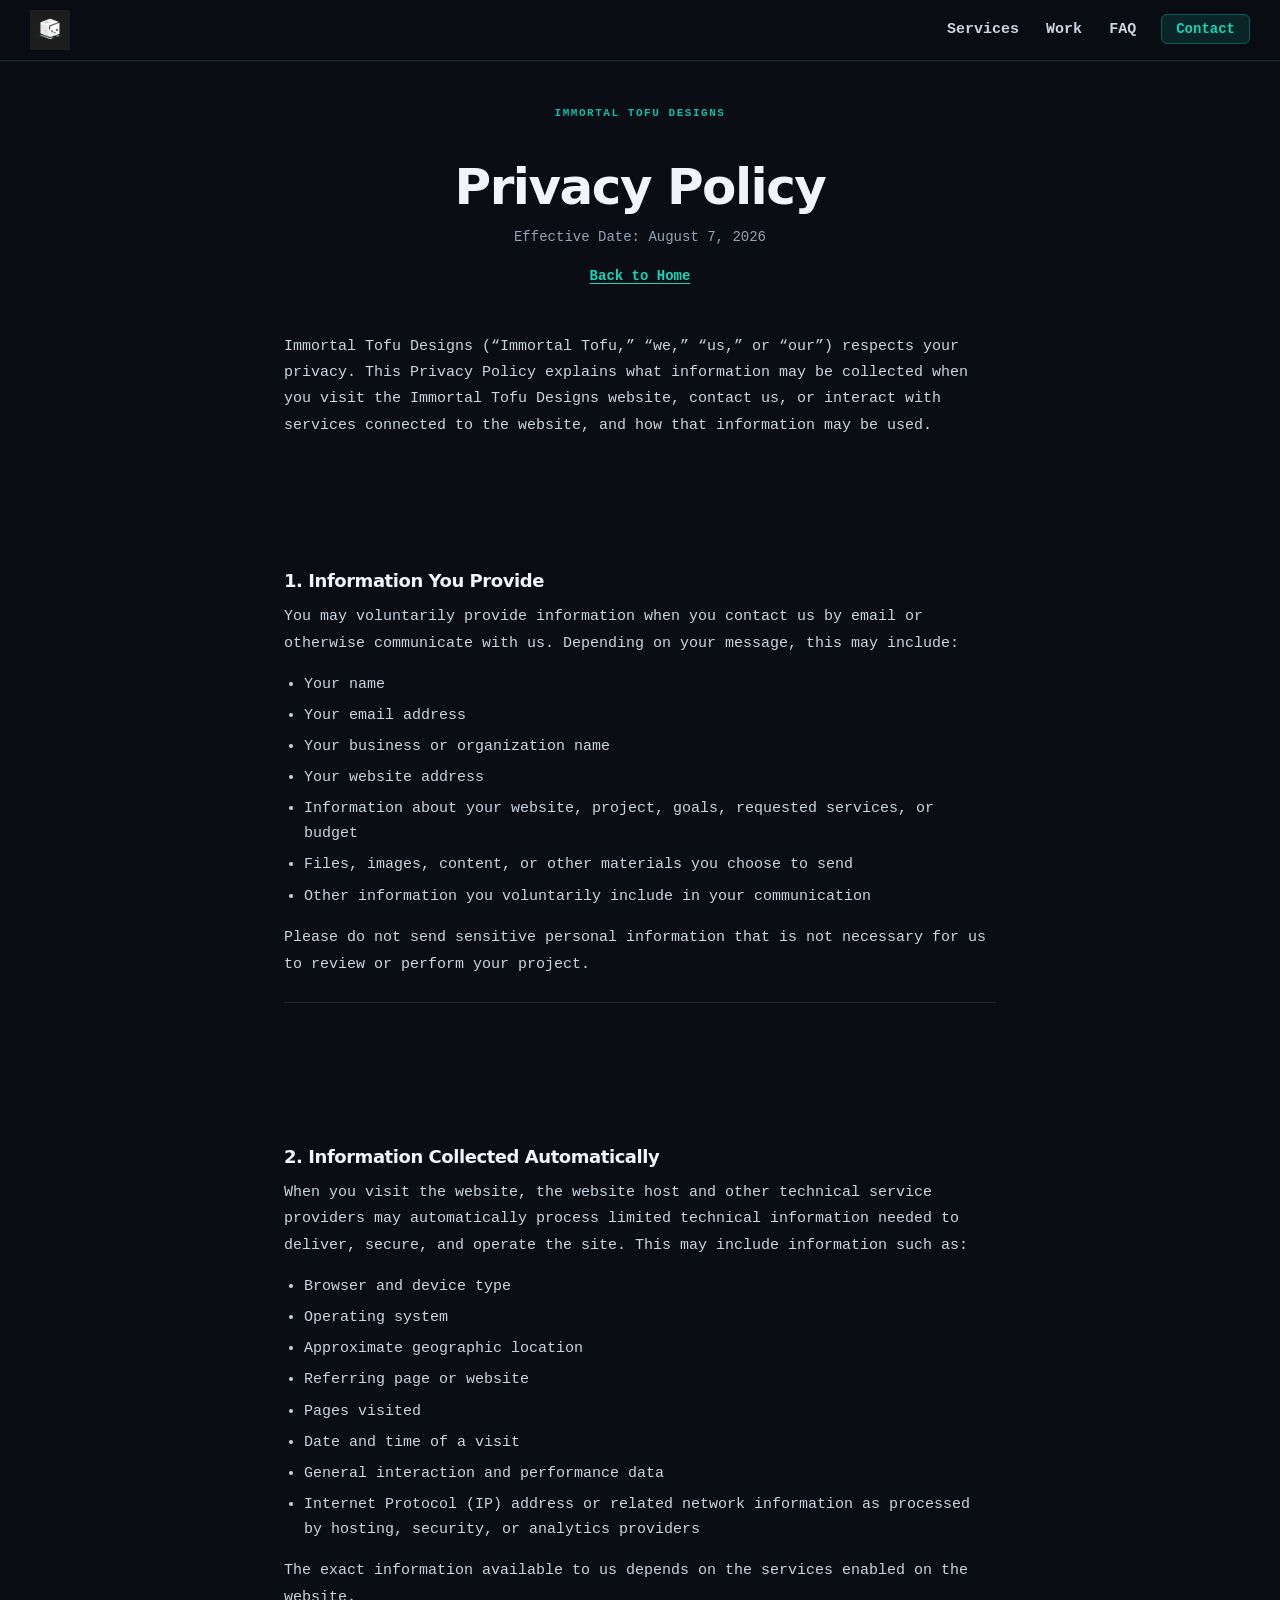
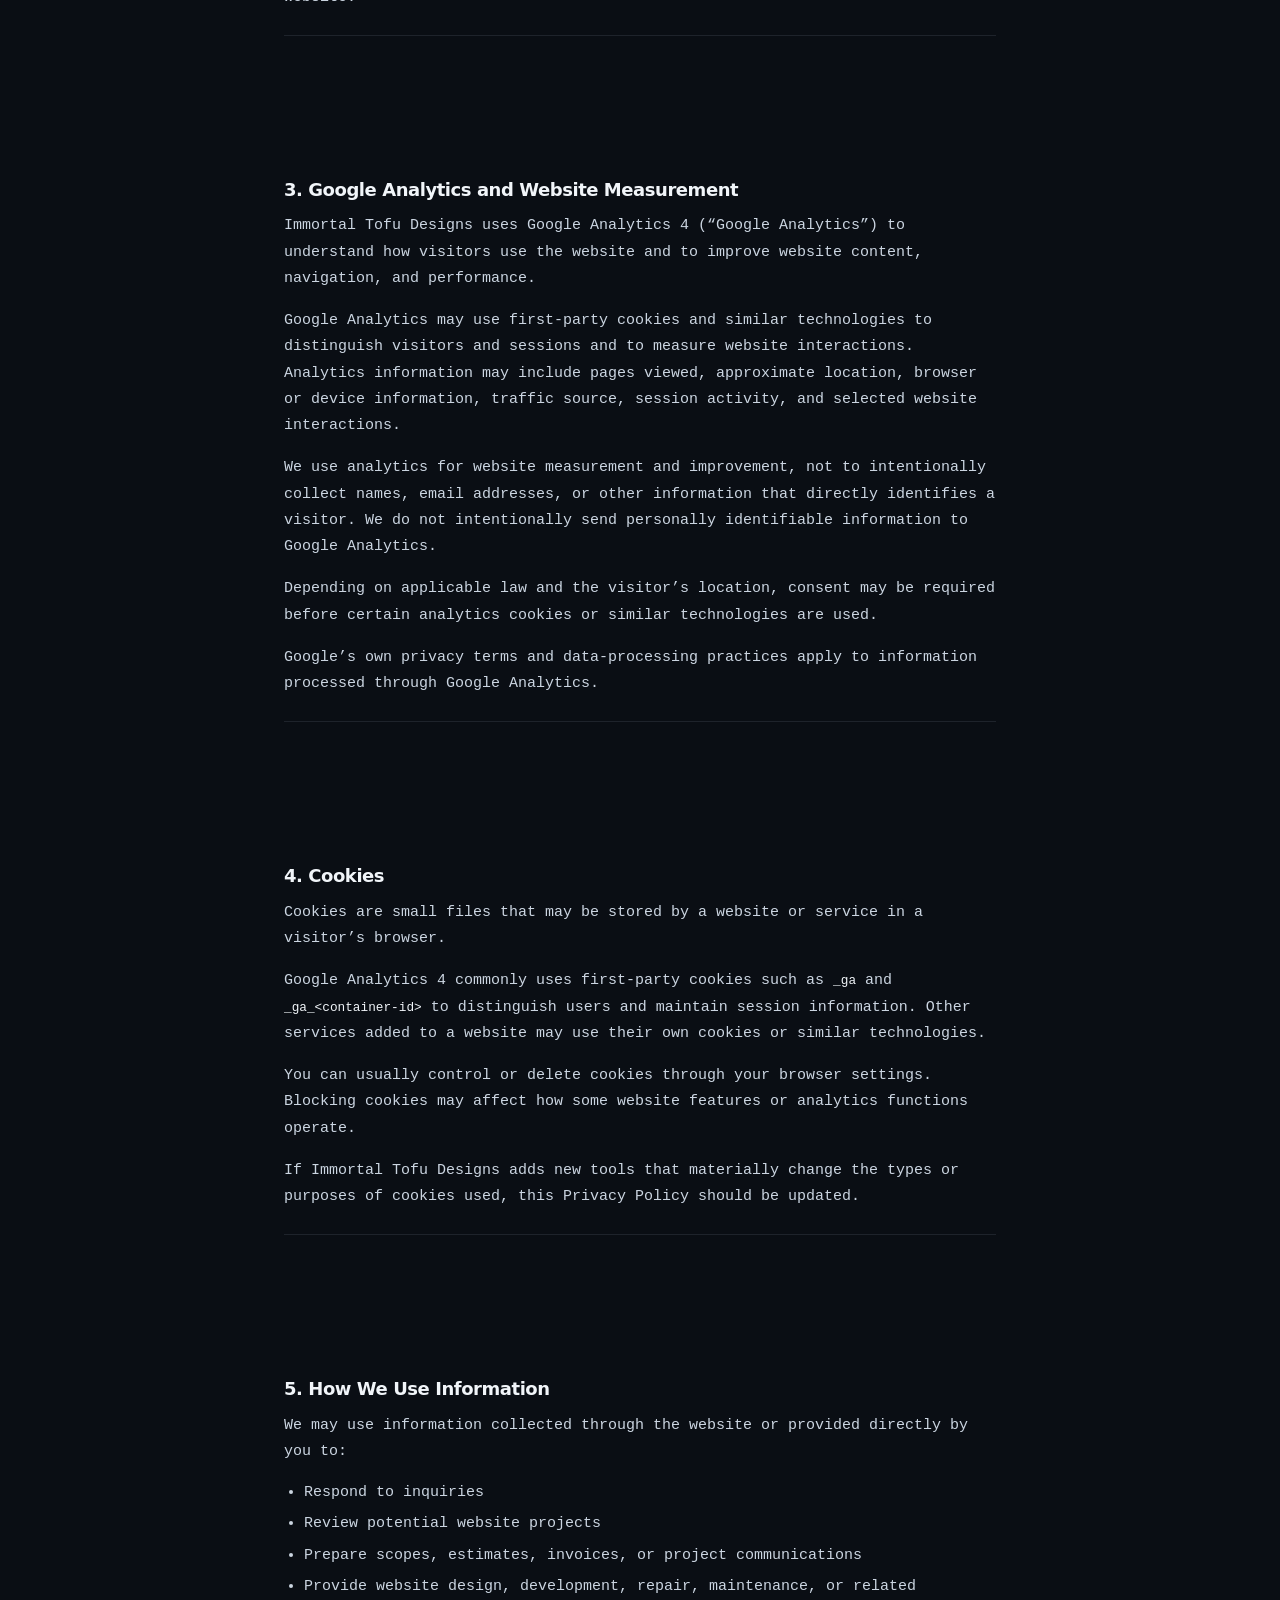
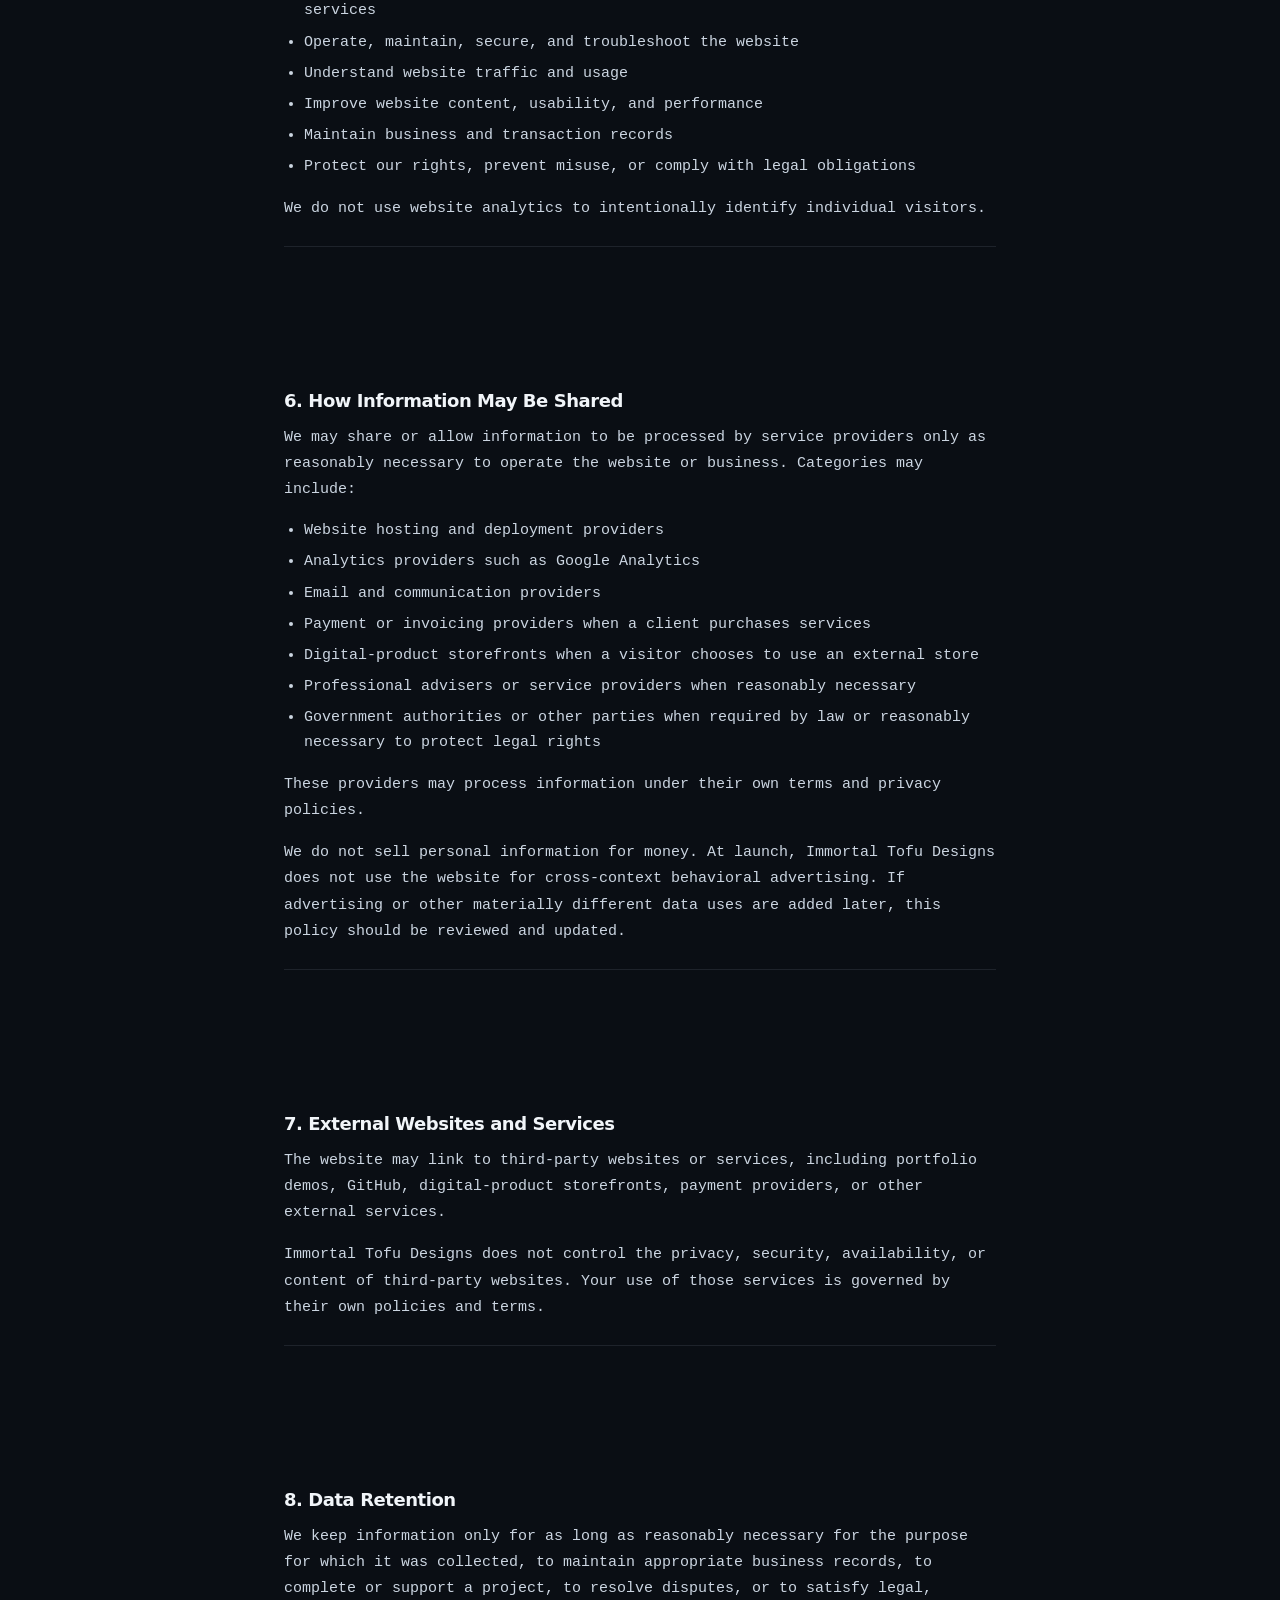
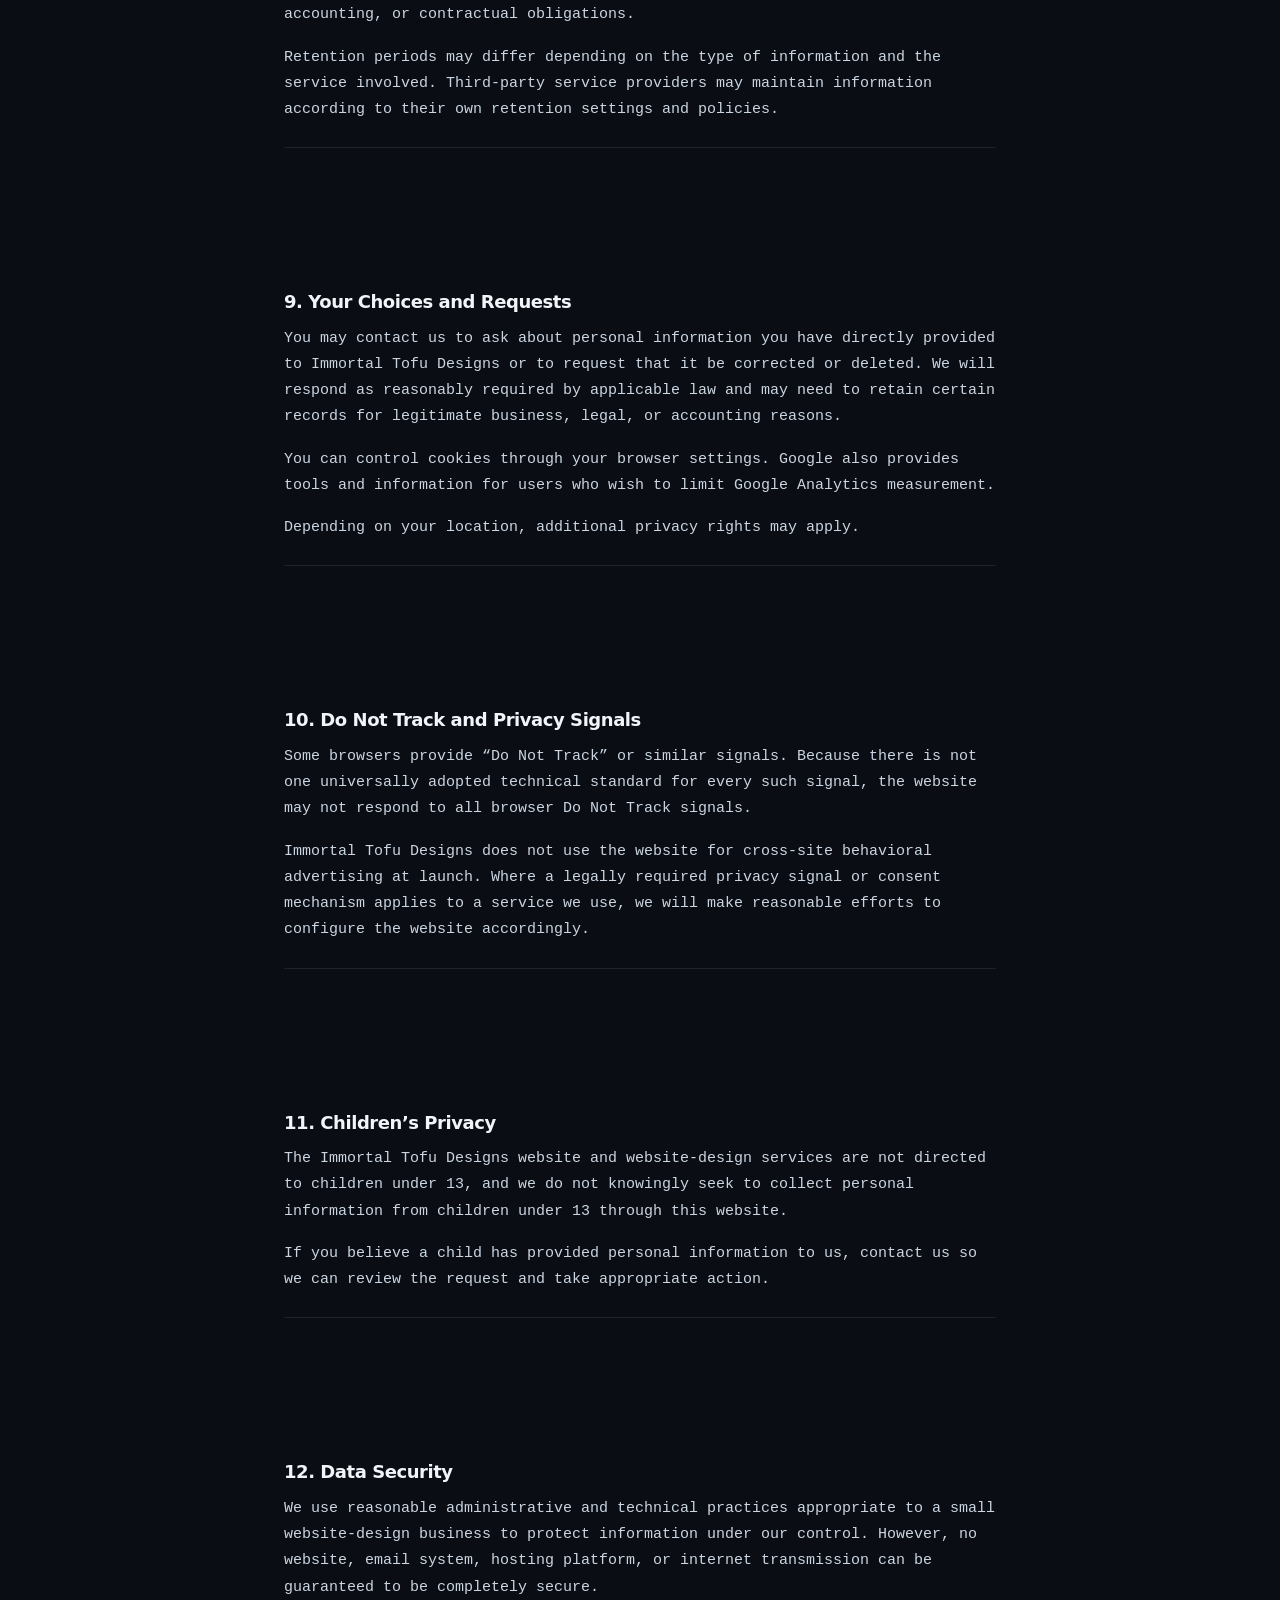
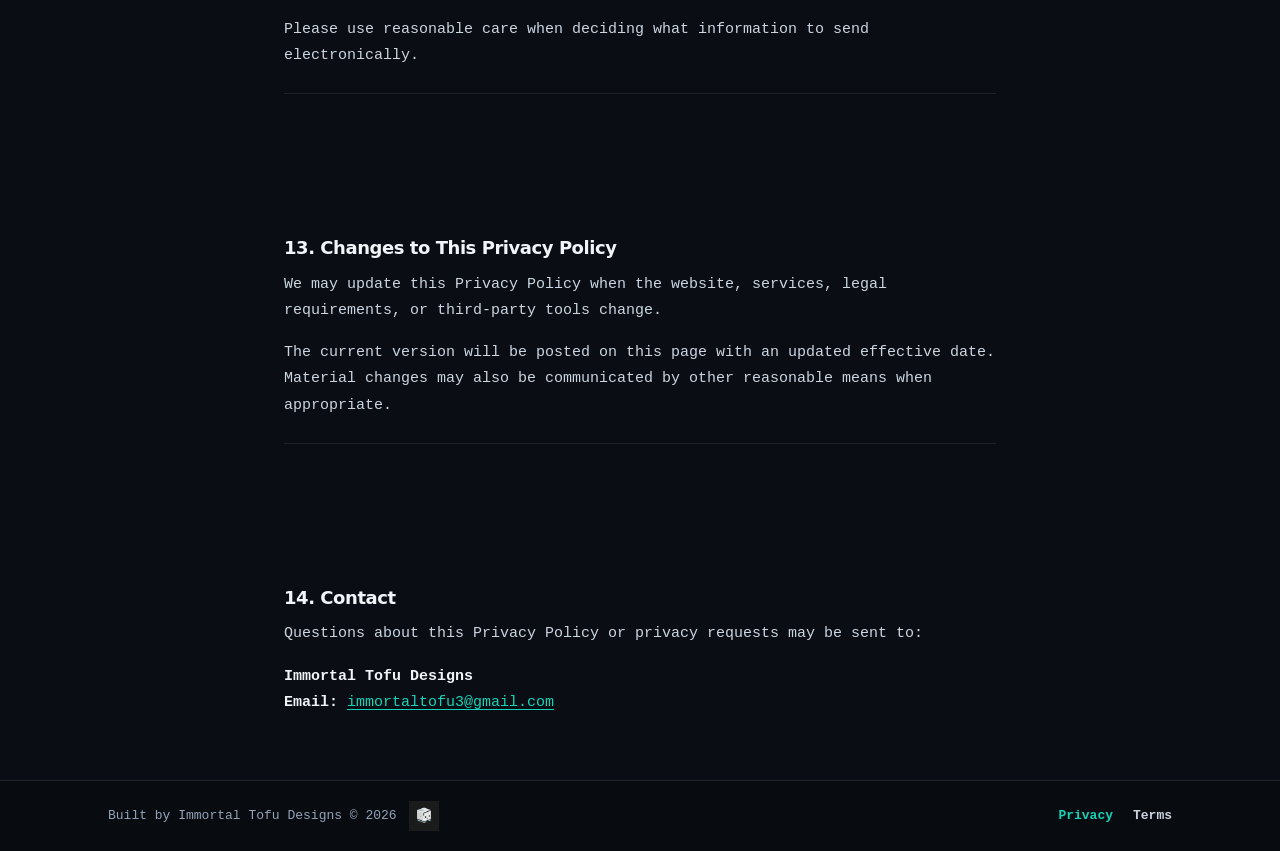
==== commit 3a134702: "Add analytics and final performance optimizations" ====
--- a/privacy.html
+++ b/privacy.html
@@ -1,6 +1,16 @@
 <!doctype html>
 <html lang="en">
   <head>
+    <!-- Google tag (gtag.js) -->
+    <script async src="https://www.googletagmanager.com/gtag/js?id=G-NRNWJ7M4M8"></script>
+    <script>
+      window.dataLayer = window.dataLayer || [];
+      function gtag(){dataLayer.push(arguments);}
+      gtag('js', new Date());
+
+      gtag('config', 'G-NRNWJ7M4M8');
+    </script>
+    <!-- End of Google tag (gtag.js) -->
     <meta charset="UTF-8">
     <meta name="viewport" content="width=device-width, initial-scale=1.0">
     <link rel="stylesheet" href="./css/styles.css">
@@ -8,7 +18,7 @@
     <title>Privacy Policy | Immortal Tofu Designs</title>
     <meta
       name="description"
-      content="Privacy Policy for the Immortal Tofu Designs website, including contact information, cookies, and planned Google Analytics use."
+      content="Privacy Policy for the Immortal Tofu Designs website, including contact information, cookies, and Google Analytics use."
     >
     <link rel="canonical" href="https://immortaltofu-designs.netlify.app/privacy.html">
     <meta property="og:title" content="Privacy Policy | Immortal Tofu Designs">
@@ -24,7 +34,7 @@
     <nav id="site-nav" aria-label="Primary navigation">
       <div class="nav-inner container">
         <a class="nav-logo" href="./index.html#top" aria-label="Immortal Tofu Designs — back to home">
-          <img src="./assets/immortalTofuLogo.png" alt="">
+          <img src="./assets/immortalTofuLogo.webp" width="400" height="400" alt="">
         </a>
         <ul class="nav-list">
           <li><a href="./index.html#services">Services</a></li>
@@ -50,12 +60,7 @@
           be collected when you visit the Immortal Tofu Designs website, contact us, or interact with
           services connected to the website, and how that information may be used.
         </p>
-        <p class="legal-intro">
-          This policy is written for the Immortal Tofu Designs website. It may also be used as a
-          starting template for future websites, but it must be updated to match the actual business,
-          tools, forms, analytics, payment services, and other integrations used on each site.
-        </p>
-
+        
         <section class="legal-section" aria-labelledby="privacy-1">
           <h2 id="privacy-1">1. Information You Provide</h2>
           <p>
@@ -100,11 +105,10 @@
           <p>The exact information available to us depends on the services enabled on the website.</p>
         </section>
 
-        <!-- TODO Phase 4: Verify Analytics section wording against actual GA4 implementation before public launch. -->
         <section class="legal-section" aria-labelledby="privacy-3">
           <h2 id="privacy-3">3. Google Analytics and Website Measurement</h2>
           <p>
-            Immortal Tofu Designs plans to use Google Analytics 4 (&ldquo;Google Analytics&rdquo;) to
+            Immortal Tofu Designs uses Google Analytics 4 (&ldquo;Google Analytics&rdquo;) to
             understand how visitors use the website and to improve website content, navigation, and
             performance.
           </p>
@@ -120,8 +124,8 @@
             intentionally send personally identifiable information to Google Analytics.
           </p>
           <p>
-            Where required by applicable law, or where a consent control is provided, analytics
-            storage may depend on the visitor&rsquo;s consent choice.
+            Depending on applicable law and the visitor&rsquo;s location, 
+            consent may be required before certain analytics cookies or similar technologies are used.
           </p>
           <p>
             Google&rsquo;s own privacy terms and data-processing practices apply to information
@@ -304,7 +308,9 @@
           <p>Built by Immortal Tofu Designs &copy; 2026</p>
           <img
             class="footer-logo"
-            src="./assets/immortalTofuLogo.png"
+            src="./assets/immortalTofuLogo.webp"
+            width="400"
+            height="400"
             alt=""
           >
         </div>
--- a/css/styles.css
+++ b/css/styles.css
@@ -1118,7 +1118,9 @@
 
 .contact-list .icon {
   color: var(--accent);
-  font-size: 1rem;
+  width: 1rem;
+  height: 1rem;
+  flex-shrink: 0;
 }
 
 .contact-list a {
